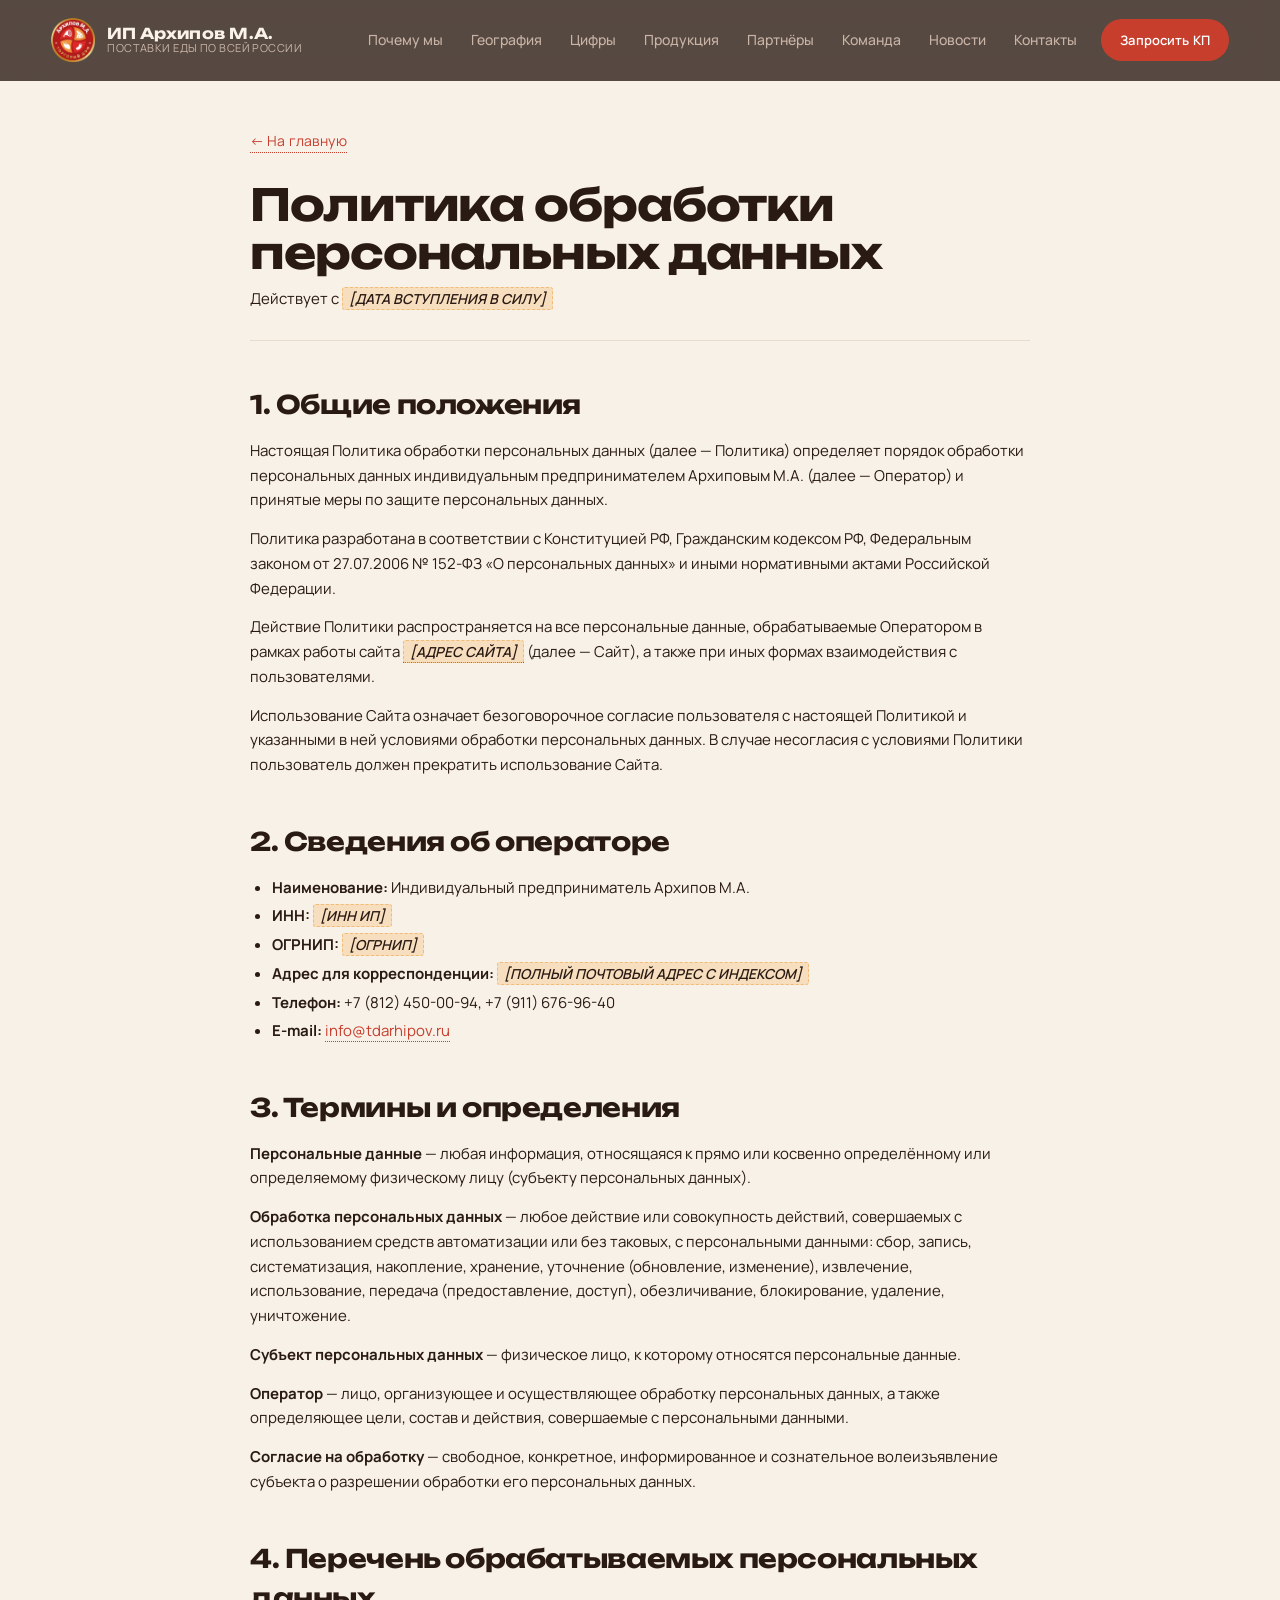
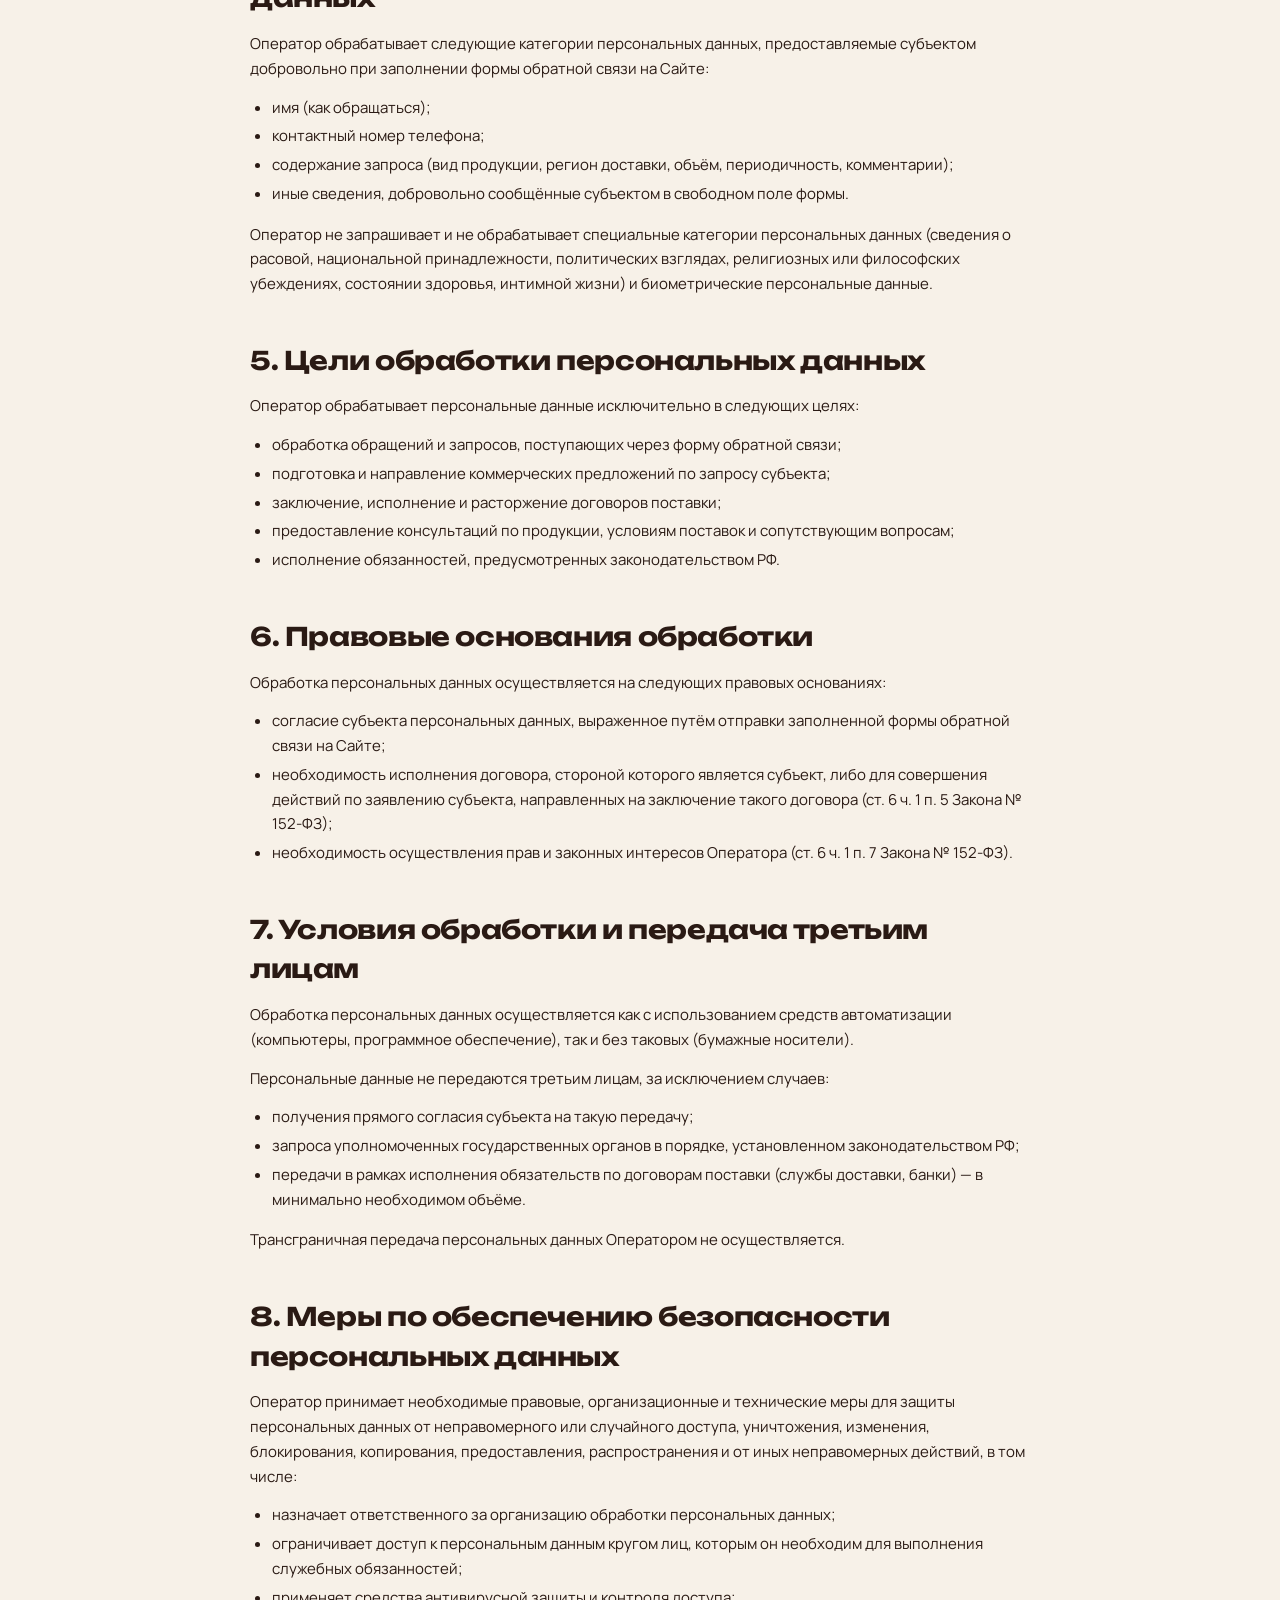
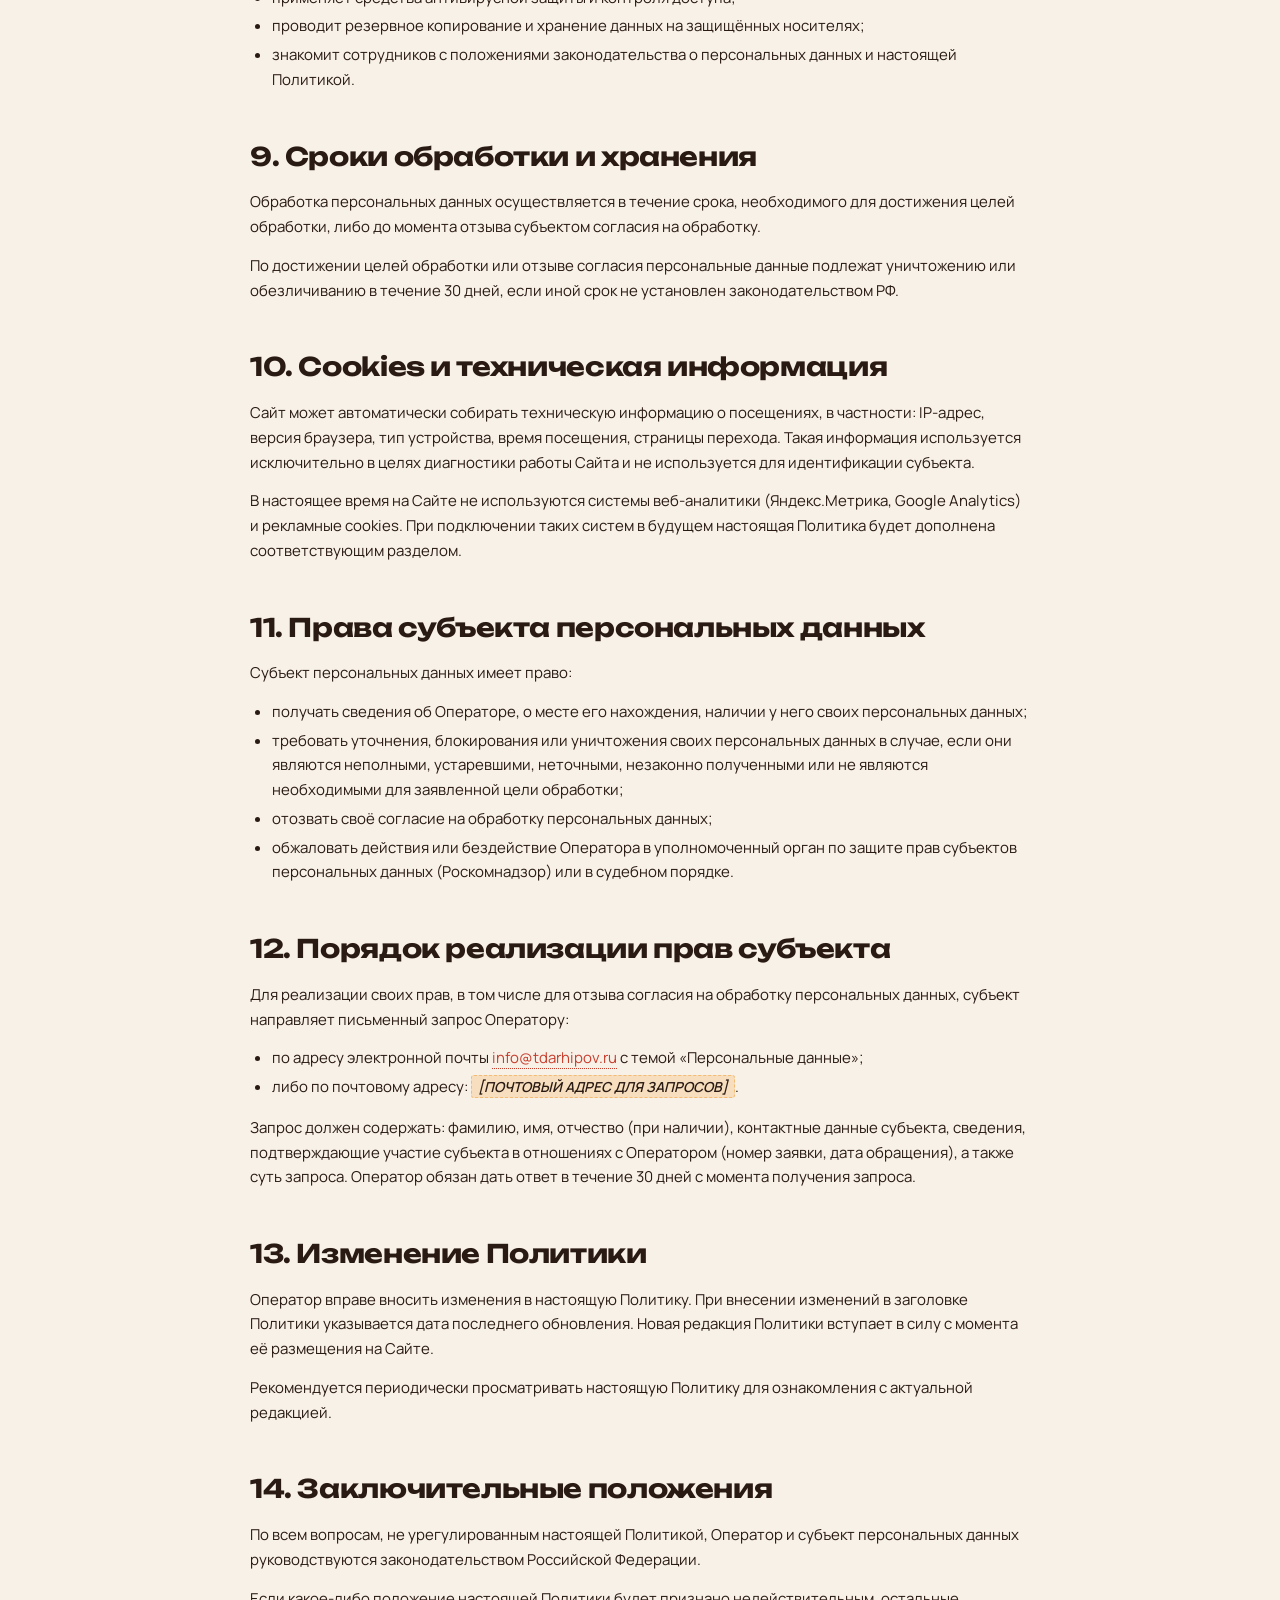
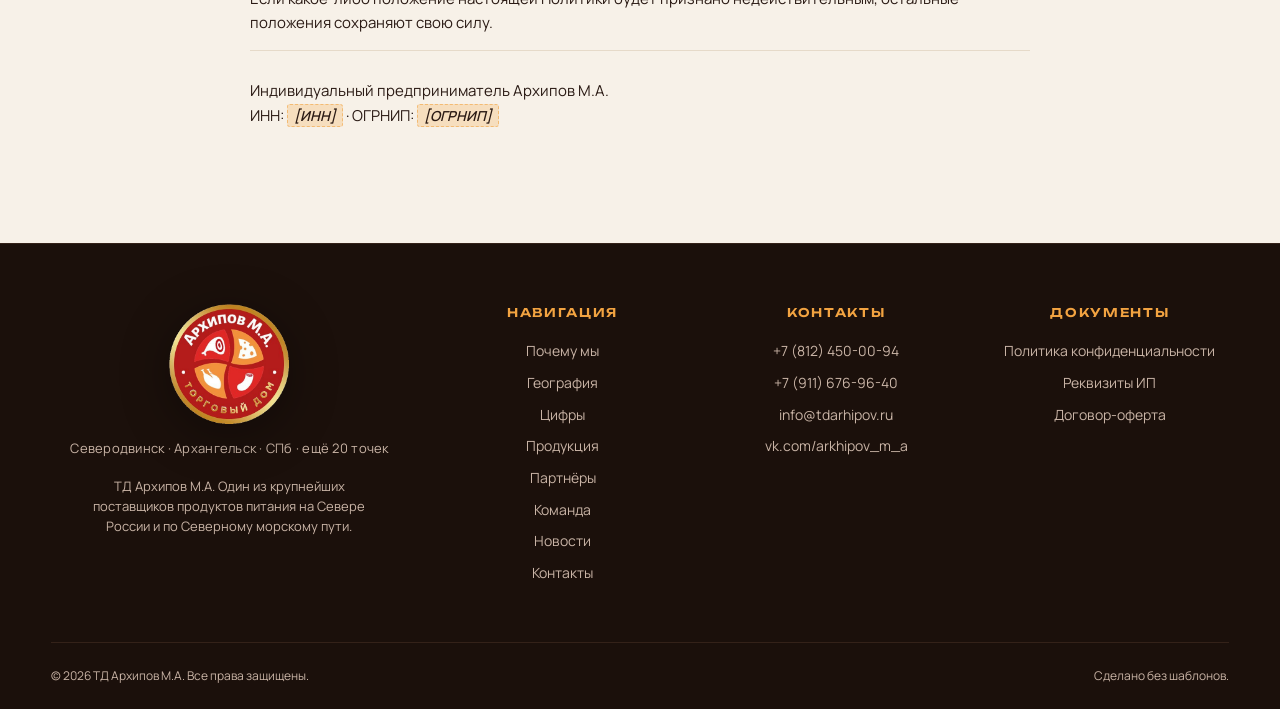
==== privacy.html @ 944b80be "cl" ====
<!DOCTYPE html>
<html lang="ru">
<head>
  <meta charset="UTF-8" />
  <meta name="viewport" content="width=device-width, initial-scale=1.0" />
  <meta name="theme-color" content="#0B1B2B" />
  <meta name="description" content="Политика обработки персональных данных — ТД Архипов М.А., Северодвинск. Сведения об операторе, цели и условия обработки, права субъектов." />
  <title>Политика обработки персональных данных — ТД Архипов М.А.</title>

  <link rel="preconnect" href="https://fonts.googleapis.com" />
  <link rel="preconnect" href="https://fonts.gstatic.com" crossorigin />
  <link href="https://fonts.googleapis.com/css2?family=Manrope:wght@300;400;500;600;700;800&family=Unbounded:wght@500;700;800&display=swap" rel="stylesheet" />

  <link rel="stylesheet" href="assets/css/style.css" />
</head>
<body>

  <!-- ===================== HEADER ===================== -->
  <header class="site-header" id="siteHeader">
    <a href="index.html" class="logo" aria-label="ИП Архипов М.А. — Торговый дом">
      <img class="logo__img" src="assets/img/logo/logo-round-new.png" alt="" aria-hidden="true" width="44" height="44" />
      <span>
        <strong>ИП Архипов М.А.</strong>
        <em>Поставки еды по всей России</em>
      </span>
    </a>
    <nav class="site-header__nav">
      <img class="site-header__nav-logo" src="assets/img/logo/logo-round-new.png" alt="ИП Архипов М.А." width="128" height="128" />
      <a href="index.html#why">Почему мы</a>
      <a href="index.html#map">География</a>
      <a href="index.html#numbers">Цифры</a>
      <a href="products.html">Продукция</a>
      <a href="index.html#partners">Партнёры</a>
      <a href="index.html#team">Команда</a>
      <a href="index.html#news">Новости</a>
      <a href="index.html#contact">Контакты</a>
    </nav>
    <a href="index.html#contact" class="btn btn--solid header-cta">Запросить КП</a>
    <button class="site-header__burger" id="burgerBtn" aria-label="Меню" aria-expanded="false">
      <span></span><span></span><span></span>
    </button>
  </header>

  <!-- ===================== ПОЛИТИКА ===================== -->
  <main class="legal">
    <div class="legal__inner">
      <a href="index.html" class="legal__back">← На главную</a>

      <h1>Политика обработки персональных данных</h1>
      <p class="legal__updated">Действует с <mark class="fill">[ДАТА ВСТУПЛЕНИЯ В СИЛУ]</mark></p>

      <h2>1. Общие положения</h2>
      <p>Настоящая Политика обработки персональных данных (далее — Политика) определяет порядок обработки персональных данных индивидуальным предпринимателем Архиповым М.А. (далее — Оператор) и принятые меры по защите персональных данных.</p>
      <p>Политика разработана в соответствии с Конституцией РФ, Гражданским кодексом РФ, Федеральным законом от 27.07.2006 № 152-ФЗ «О персональных данных» и иными нормативными актами Российской Федерации.</p>
      <p>Действие Политики распространяется на все персональные данные, обрабатываемые Оператором в рамках работы сайта <a href="https://example.com"><mark class="fill">[АДРЕС САЙТА]</mark></a> (далее — Сайт), а также при иных формах взаимодействия с пользователями.</p>
      <p>Использование Сайта означает безоговорочное согласие пользователя с настоящей Политикой и указанными в ней условиями обработки персональных данных. В случае несогласия с условиями Политики пользователь должен прекратить использование Сайта.</p>

      <h2>2. Сведения об операторе</h2>
      <ul>
        <li><strong>Наименование:</strong> Индивидуальный предприниматель Архипов М.А.</li>
        <li><strong>ИНН:</strong> <mark class="fill">[ИНН ИП]</mark></li>
        <li><strong>ОГРНИП:</strong> <mark class="fill">[ОГРНИП]</mark></li>
        <li><strong>Адрес для корреспонденции:</strong> <mark class="fill">[ПОЛНЫЙ ПОЧТОВЫЙ АДРЕС С ИНДЕКСОМ]</mark></li>
        <li><strong>Телефон:</strong> +7 (812) 450-00-94, +7 (911) 676-96-40</li>
        <li><strong>E-mail:</strong> <a href="mailto:info@tdarhipov.ru">info@tdarhipov.ru</a></li>
      </ul>

      <h2>3. Термины и определения</h2>
      <p><strong>Персональные данные</strong> — любая информация, относящаяся к прямо или косвенно определённому или определяемому физическому лицу (субъекту персональных данных).</p>
      <p><strong>Обработка персональных данных</strong> — любое действие или совокупность действий, совершаемых с использованием средств автоматизации или без таковых, с персональными данными: сбор, запись, систематизация, накопление, хранение, уточнение (обновление, изменение), извлечение, использование, передача (предоставление, доступ), обезличивание, блокирование, удаление, уничтожение.</p>
      <p><strong>Субъект персональных данных</strong> — физическое лицо, к которому относятся персональные данные.</p>
      <p><strong>Оператор</strong> — лицо, организующее и осуществляющее обработку персональных данных, а также определяющее цели, состав и действия, совершаемые с персональными данными.</p>
      <p><strong>Согласие на обработку</strong> — свободное, конкретное, информированное и сознательное волеизъявление субъекта о разрешении обработки его персональных данных.</p>

      <h2>4. Перечень обрабатываемых персональных данных</h2>
      <p>Оператор обрабатывает следующие категории персональных данных, предоставляемые субъектом добровольно при заполнении формы обратной связи на Сайте:</p>
      <ul>
        <li>имя (как обращаться);</li>
        <li>контактный номер телефона;</li>
        <li>содержание запроса (вид продукции, регион доставки, объём, периодичность, комментарии);</li>
        <li>иные сведения, добровольно сообщённые субъектом в свободном поле формы.</li>
      </ul>
      <p>Оператор не запрашивает и не обрабатывает специальные категории персональных данных (сведения о расовой, национальной принадлежности, политических взглядах, религиозных или философских убеждениях, состоянии здоровья, интимной жизни) и биометрические персональные данные.</p>

      <h2>5. Цели обработки персональных данных</h2>
      <p>Оператор обрабатывает персональные данные исключительно в следующих целях:</p>
      <ul>
        <li>обработка обращений и запросов, поступающих через форму обратной связи;</li>
        <li>подготовка и направление коммерческих предложений по запросу субъекта;</li>
        <li>заключение, исполнение и расторжение договоров поставки;</li>
        <li>предоставление консультаций по продукции, условиям поставок и сопутствующим вопросам;</li>
        <li>исполнение обязанностей, предусмотренных законодательством РФ.</li>
      </ul>

      <h2>6. Правовые основания обработки</h2>
      <p>Обработка персональных данных осуществляется на следующих правовых основаниях:</p>
      <ul>
        <li>согласие субъекта персональных данных, выраженное путём отправки заполненной формы обратной связи на Сайте;</li>
        <li>необходимость исполнения договора, стороной которого является субъект, либо для совершения действий по заявлению субъекта, направленных на заключение такого договора (ст. 6 ч. 1 п. 5 Закона № 152-ФЗ);</li>
        <li>необходимость осуществления прав и законных интересов Оператора (ст. 6 ч. 1 п. 7 Закона № 152-ФЗ).</li>
      </ul>

      <h2>7. Условия обработки и передача третьим лицам</h2>
      <p>Обработка персональных данных осуществляется как с использованием средств автоматизации (компьютеры, программное обеспечение), так и без таковых (бумажные носители).</p>
      <p>Персональные данные не передаются третьим лицам, за исключением случаев:</p>
      <ul>
        <li>получения прямого согласия субъекта на такую передачу;</li>
        <li>запроса уполномоченных государственных органов в порядке, установленном законодательством РФ;</li>
        <li>передачи в рамках исполнения обязательств по договорам поставки (службы доставки, банки) — в минимально необходимом объёме.</li>
      </ul>
      <p>Трансграничная передача персональных данных Оператором не осуществляется.</p>

      <h2>8. Меры по обеспечению безопасности персональных данных</h2>
      <p>Оператор принимает необходимые правовые, организационные и технические меры для защиты персональных данных от неправомерного или случайного доступа, уничтожения, изменения, блокирования, копирования, предоставления, распространения и от иных неправомерных действий, в том числе:</p>
      <ul>
        <li>назначает ответственного за организацию обработки персональных данных;</li>
        <li>ограничивает доступ к персональным данным кругом лиц, которым он необходим для выполнения служебных обязанностей;</li>
        <li>применяет средства антивирусной защиты и контроля доступа;</li>
        <li>проводит резервное копирование и хранение данных на защищённых носителях;</li>
        <li>знакомит сотрудников с положениями законодательства о персональных данных и настоящей Политикой.</li>
      </ul>

      <h2>9. Сроки обработки и хранения</h2>
      <p>Обработка персональных данных осуществляется в течение срока, необходимого для достижения целей обработки, либо до момента отзыва субъектом согласия на обработку.</p>
      <p>По достижении целей обработки или отзыве согласия персональные данные подлежат уничтожению или обезличиванию в течение 30 дней, если иной срок не установлен законодательством РФ.</p>

      <h2>10. Cookies и техническая информация</h2>
      <p>Сайт может автоматически собирать техническую информацию о посещениях, в частности: IP-адрес, версия браузера, тип устройства, время посещения, страницы перехода. Такая информация используется исключительно в целях диагностики работы Сайта и не используется для идентификации субъекта.</p>
      <p>В настоящее время на Сайте не используются системы веб-аналитики (Яндекс.Метрика, Google Analytics) и рекламные cookies. При подключении таких систем в будущем настоящая Политика будет дополнена соответствующим разделом.</p>

      <h2>11. Права субъекта персональных данных</h2>
      <p>Субъект персональных данных имеет право:</p>
      <ul>
        <li>получать сведения об Операторе, о месте его нахождения, наличии у него своих персональных данных;</li>
        <li>требовать уточнения, блокирования или уничтожения своих персональных данных в случае, если они являются неполными, устаревшими, неточными, незаконно полученными или не являются необходимыми для заявленной цели обработки;</li>
        <li>отозвать своё согласие на обработку персональных данных;</li>
        <li>обжаловать действия или бездействие Оператора в уполномоченный орган по защите прав субъектов персональных данных (Роскомнадзор) или в судебном порядке.</li>
      </ul>

      <h2>12. Порядок реализации прав субъекта</h2>
      <p>Для реализации своих прав, в том числе для отзыва согласия на обработку персональных данных, субъект направляет письменный запрос Оператору:</p>
      <ul>
        <li>по адресу электронной почты <a href="mailto:info@tdarhipov.ru">info@tdarhipov.ru</a> с темой «Персональные данные»;</li>
        <li>либо по почтовому адресу: <mark class="fill">[ПОЧТОВЫЙ АДРЕС ДЛЯ ЗАПРОСОВ]</mark>.</li>
      </ul>
      <p>Запрос должен содержать: фамилию, имя, отчество (при наличии), контактные данные субъекта, сведения, подтверждающие участие субъекта в отношениях с Оператором (номер заявки, дата обращения), а также суть запроса. Оператор обязан дать ответ в течение 30 дней с момента получения запроса.</p>

      <h2>13. Изменение Политики</h2>
      <p>Оператор вправе вносить изменения в настоящую Политику. При внесении изменений в заголовке Политики указывается дата последнего обновления. Новая редакция Политики вступает в силу с момента её размещения на Сайте.</p>
      <p>Рекомендуется периодически просматривать настоящую Политику для ознакомления с актуальной редакцией.</p>

      <h2>14. Заключительные положения</h2>
      <p>По всем вопросам, не урегулированным настоящей Политикой, Оператор и субъект персональных данных руководствуются законодательством Российской Федерации.</p>
      <p>Если какое-либо положение настоящей Политики будет признано недействительным, остальные положения сохраняют свою силу.</p>

      <p class="legal__signature">
        Индивидуальный предприниматель Архипов М.А.<br/>
        ИНН: <mark class="fill">[ИНН]</mark> · ОГРНИП: <mark class="fill">[ОГРНИП]</mark>
      </p>
    </div>
  </main>

  <!-- ===================== FOOTER ===================== -->
  <footer class="site-footer">
    <div class="site-footer__inner">
      <div>
        <a href="index.html" class="logo logo--footer" aria-label="ИП Архипов М.А. — Торговый дом">
          <img class="logo__img" src="assets/img/logo/logo-round-new.png" alt="ИП Архипов М.А. — Торговый дом" width="120" height="120" />
        </a>
        <p class="site-footer__cities">Северодвинск · Архангельск · СПб · ещё&nbsp;20 точек</p>
        <p class="site-footer__about">
          ТД Архипов М.А. Один из&nbsp;крупнейших поставщиков продуктов питания
          на&nbsp;Севере России и&nbsp;по&nbsp;Северному морскому пути.
        </p>
      </div>

      <div class="footer-col">
        <h4>Навигация</h4>
        <div class="footer-col__body"><div>
        <a href="index.html#why">Почему мы</a>
        <a href="index.html#map">География</a>
        <a href="index.html#numbers">Цифры</a>
        <a href="products.html">Продукция</a>
        <a href="index.html#partners">Партнёры</a>
        <a href="index.html#team">Команда</a>
        <a href="index.html#news">Новости</a>
        <a href="index.html#contact">Контакты</a>
        </div></div>
      </div>

      <div class="footer-col">
        <h4>Контакты</h4>
        <div class="footer-col__body"><div>
        <a href="tel:+78124500094">+7 (812) 450-00-94</a>
        <a href="tel:+79116769640">+7 (911) 676-96-40</a>
        <a href="mailto:info@tdarhipov.ru">info@tdarhipov.ru</a>
        <a href="https://vk.com/arkhipov_m_a" target="_blank" rel="noopener">vk.com/arkhipov_m_a</a>
        </div></div>
      </div>

      <div class="footer-col">
        <h4>Документы</h4>
        <div class="footer-col__body"><div>
        <a href="privacy.html">Политика конфиденциальности</a>
        <a href="#">Реквизиты ИП</a>
        <a href="#">Договор-оферта</a>
        </div></div>
      </div>
    </div>
    <div class="site-footer__bottom">
      <span>© 2026 ТД Архипов М.А. Все права защищены.</span>
      <span>Сделано без шаблонов.</span>
    </div>
  </footer>

  <script src="assets/js/app.js"></script>
</body>
</html>
---- assets/css/style.css ----
/* ============================================================
   ТД АРХИПОВ М.А. — единый файл стилей
   Палитра (тёплая, светлая; без синего):
     bg:         #F7F1E8 (основной светлый тёплый фон)
     bg-alt:     #FFFFFF (карточки)
     bg-deep:    #2A1A14 (тёплый «эспрессо» для тёмных секций)
     ink:        #2A1A14 (тёплый почти-чёрный текст)
     accent:     #F2A341 (янтарь — связующий акцент)
     accent-red: #C73E2D (основной красный)
     accent-2:   #D9542B (терракота — маршруты/точки)
     muted:      #8A7B6E (тёплый приглушённый)
     line:       #E6DAC9
   ============================================================ */

:root {
  /* Светлая тёплая база (без синего). Красный + янтарь — акценты. */
  --bg: #F7F1E8;          /* основной светлый тёплый фон */
  --bg-alt: #FFFFFF;      /* карточки на светлом */
  --bg-light: #FBF6EE;    /* контрастная светлая секция */
  --bg-deep: #2A1A14;     /* тёплый «эспрессо» для тёмных секций (вместо тёмно-синего) */
  --bg-deep-alt: #3A251C; /* тёмный альт */
  --ink: #2A1A14;         /* тёплый почти-чёрный текст */
  --paper: #2A1A14;       /* основной цвет текста на светлом */
  --paper-on-dark: #FBF3EA; /* текст на тёмных секциях */

  --accent: #F2A341;      /* янтарь — связующий тёплый акцент */
  --accent-dim: #C77F26;
  --accent-red: #C73E2D;  /* НОВЫЙ основной красный */
  --accent-red-dim: #A32E20;
  --accent-2: #D9542B;    /* тёплая терракота (бывший морской) */

  --muted: #8A7B6E;       /* тёплый приглушённый */
  --muted-strong: #5C4A3E;
  --muted-on-dark: #C9B4A6;
  --line: #E6DAC9;        /* линии на светлом */
  --line-strong: #D8C7B2;
  --line-soft: #EFE6D8;
  --line-dark: #4A332788; /* линии на тёмном */

  --font-sans: 'Manrope', system-ui, -apple-system, 'Segoe UI', sans-serif;
  --font-display: 'Unbounded', 'Manrope', system-ui, sans-serif;

  --radius: 18px;
  --radius-sm: 10px;
  --container: 1280px;
  --gutter: clamp(20px, 4vw, 56px);

  --ease: cubic-bezier(.2, .7, .2, 1);
}

* { box-sizing: border-box; }

html, body {
  margin: 0;
  padding: 0;
  background: var(--bg);
  color: var(--paper);
  font-family: var(--font-sans);
  font-size: 16px;
  line-height: 1.55;
  -webkit-font-smoothing: antialiased;
  text-rendering: optimizeLegibility;
}

body.is-locked { overflow: hidden; }

img { max-width: 100%; display: block; }

a {
  color: inherit;
  text-decoration: none;
  transition: color .2s var(--ease);
}
a:hover { color: var(--accent-red); }

button { font-family: inherit; }

::selection { background: var(--accent-red); color: #fff; }

/* ============================================================
   Утилиты, кнопки
   ============================================================ */

.btn {
  display: inline-flex;
  align-items: center;
  justify-content: center;
  gap: 10px;
  padding: 12px 22px;
  border-radius: 999px;
  font-family: var(--font-sans);
  font-weight: 600;
  font-size: 14px;
  letter-spacing: .01em;
  border: 1px solid transparent;
  cursor: pointer;
  transition: transform .25s var(--ease), background .25s, border-color .25s, color .25s;
  text-decoration: none;
  white-space: nowrap;
}
.btn--lg { padding: 16px 28px; font-size: 15px; }

.btn--solid {
  background: var(--accent-red);
  color: #fff;
}
.btn--solid:hover {
  background: var(--accent-red-dim);
  color: #fff;
  transform: translateY(-1px);
}

/* Янтарная вторичная кнопка (по желанию) */
.btn--amber { background: var(--accent); color: var(--ink); }
.btn--amber:hover { background: #FFB856; color: var(--ink); transform: translateY(-1px); }

.btn--ghost {
  background: transparent;
  color: var(--ink);
  border-color: var(--line-strong);
}
.btn--ghost:hover {
  background: rgba(199,62,45,.06);
  border-color: var(--accent-red);
  color: var(--accent-red);
}
/* Ghost на тёмных секциях */
.is-on-dark .btn--ghost,
.hero .btn--ghost {
  color: var(--paper-on-dark);
  border-color: rgba(255,255,255,.22);
}
.is-on-dark .btn--ghost:hover,
.hero .btn--ghost:hover {
  background: rgba(255,255,255,.08);
  border-color: rgba(255,255,255,.4);
  color: #fff;
}

/* ============================================================
   PRELOADER
   ============================================================ */

.preloader {
  position: fixed;
  inset: 0;
  z-index: 9999;
  background: var(--bg-deep);
  display: grid;
  place-items: center;
  overflow: hidden;
  transition: opacity .6s var(--ease), visibility .6s;
}
.preloader.is-hidden {
  opacity: 0;
  visibility: hidden;
  pointer-events: none;
}

.preloader__bg {
  position: absolute; inset: 0;
  background:
    /* лёгкое затемнение по краям — для глубины и читаемости логотипа/текста */
    radial-gradient(80% 80% at 50% 45%, transparent 40%, rgba(0,0,0,.22) 100%),
    url("../img/preloader-bg.png") center / 100% 100% no-repeat,
    #C0271C;
}

.preloader__content {
  position: relative;
  text-align: center;
  display: flex;
  flex-direction: column;
  align-items: center;
  gap: 28px;
  padding: 24px;
}

.preloader__brand {
  display: inline-flex;
  align-items: center;
  justify-content: center;
  opacity: 0;
  animation: preloader-brand-in .8s var(--ease) .1s forwards;
}
.preloader__logo {
  width: clamp(180px, 28vw, 280px);
  height: auto;
  display: block;
  filter: drop-shadow(0 8px 32px rgba(0,0,0,.45));
  animation: preloader-logo-float 3.6s ease-in-out infinite;
}
@keyframes preloader-logo-float {
  0%, 100% { transform: translateY(0) scale(1); }
  50%      { transform: translateY(-6px) scale(1.015); }
}

.preloader__words {
  list-style: none;
  margin: 0; padding: 0;
  height: clamp(36px, 6vw, 56px);
  position: relative;
  width: min(86vw, 540px);
}
.preloader__word {
  position: absolute;
  inset: 0;
  display: flex;
  align-items: center;
  justify-content: center;
  font-family: var(--font-display);
  font-weight: 800;
  font-size: clamp(28px, 6vw, 48px);
  letter-spacing: -0.02em;
  color: var(--paper-on-dark);
  opacity: 0;
  transform: translateY(20px);
}
.preloader__word:nth-child(1) { animation: word-cycle 1.4s var(--ease) .3s forwards; }
.preloader__word:nth-child(2) { animation: word-cycle 1.4s var(--ease) 1.6s forwards; color: var(--paper-on-dark); }
.preloader__word:nth-child(3) {
  animation: word-cycle-final 1.5s var(--ease) 3.0s forwards;
  color: var(--accent);
}

@keyframes word-cycle {
  0%   { opacity: 0; transform: translateY(20px); }
  20%  { opacity: 1; transform: translateY(0); }
  80%  { opacity: 1; transform: translateY(0); }
  100% { opacity: 0; transform: translateY(-20px); }
}
@keyframes word-cycle-final {
  0%   { opacity: 0; transform: translateY(20px); }
  20%  { opacity: 1; transform: translateY(0); }
  100% { opacity: 1; transform: translateY(0); }
}
@keyframes preloader-brand-in {
  to { opacity: 1; }
}

.preloader__loader {
  position: relative;
  width: min(400px, 72vw);
  /* коридор сверху, в котором едет фура — чтобы не задевать слово */
  margin-top: 40px;
}
.preloader__truck {
  position: absolute;
  left: 0;
  bottom: 100%;
  /* фура едет в коридоре над полоской, текст остаётся целым */
  margin-bottom: 9px;
  /* нос фуры совпадает с передним краем полоски:
     едем от 0 до полной ширины, в конце сдвигаем на свою ширину влево */
  animation: truck-drive 4.5s linear forwards;
  filter: drop-shadow(0 4px 10px rgba(0,0,0,.45));
  z-index: 2;
}
.preloader__truck > svg { display: block; }
@keyframes truck-drive {
  0%   { left: 0;   transform: translateX(0); }
  100% { left: 100%; transform: translateX(-100%); }
}

.preloader__progress {
  width: 100%;
  height: 3px;
  background: rgba(255,255,255,.1);
  border-radius: 3px;
  overflow: hidden;
}
.preloader__progress > span {
  display: block;
  height: 100%;
  width: 0%;
  background: var(--accent);
  animation: progress-fill 4.5s linear forwards;
}
@keyframes progress-fill {
  0% { width: 0; }
  100% { width: 100%; }
}

/* ============================================================
   HEADER
   ============================================================ */

.site-header {
  position: fixed;
  top: 0; left: 0; right: 0;
  z-index: 100;
  display: flex;
  align-items: center;
  gap: 24px;
  padding: 18px var(--gutter);
  background: rgba(42,26,20,.78);
  backdrop-filter: blur(14px);
  -webkit-backdrop-filter: blur(14px);
  border-bottom: 1px solid transparent;
  transition: background .3s, border-color .3s, padding .3s;
}
.site-header.is-scrolled {
  background: rgba(42,26,20,.95);
  border-bottom-color: var(--line-dark);
  padding: 12px var(--gutter);
}

.logo {
  display: inline-flex;
  align-items: center;
  gap: 12px;
  color: var(--paper-on-dark);
  margin-right: auto;
}
.logo:hover { color: var(--paper-on-dark); }
.logo__mark {
  width: 38px; height: 38px;
  color: var(--accent);
  flex-shrink: 0;
}
.logo__img {
  width: 44px; height: 44px;
  flex-shrink: 0;
  object-fit: contain;
  display: block;
}
.logo span {
  display: flex;
  flex-direction: column;
  line-height: 1.1;
}
.logo strong {
  font-family: var(--font-display);
  font-weight: 700;
  font-size: 15px;
  letter-spacing: .02em;
}
.logo em {
  font-style: normal;
  font-size: 11px;
  color: var(--muted-on-dark);
  letter-spacing: .04em;
  text-transform: uppercase;
}

.site-header__nav {
  display: flex;
  gap: 28px;
  align-items: center;
}
.site-header__nav-logo { display: none; }
.site-header__nav a {
  font-size: 14px;
  font-weight: 500;
  color: var(--muted-on-dark);
  position: relative;
  padding: 8px 0;
}
.site-header__nav a:hover { color: #fff; }
.site-header__nav a::after {
  content: '';
  position: absolute;
  left: 0; right: 0; bottom: 2px;
  height: 1px;
  background: var(--accent-red);
  transform: scaleX(0);
  transform-origin: left;
  transition: transform .25s var(--ease);
}
.site-header__nav a:hover::after { transform: scaleX(1); }

.header-cta { padding: 10px 18px; font-size: 13px; }

.site-header__burger {
  display: none;
  background: transparent;
  border: 0;
  padding: 8px;
  cursor: pointer;
  flex-direction: column;
  gap: 5px;
}
.site-header__burger span {
  display: block;
  width: 22px; height: 2px;
  background: var(--paper-on-dark);
  border-radius: 2px;
  transition: transform .3s var(--ease), opacity .2s;
}
.site-header__burger[aria-expanded="true"] span:nth-child(1) { transform: translateY(7px) rotate(45deg); }
.site-header__burger[aria-expanded="true"] span:nth-child(2) { opacity: 0; }
.site-header__burger[aria-expanded="true"] span:nth-child(3) { transform: translateY(-7px) rotate(-45deg); }

/* ============================================================
   HERO
   ============================================================ */

.hero {
  position: relative;
  min-height: 100svh;
  padding: 0 var(--gutter);
  display: flex;
  flex-direction: column;
  justify-content: center;
  overflow: hidden;
  isolation: isolate;
  color: var(--paper-on-dark);
}
/* затемняющая вуаль поверх фото для читаемости + тёплый красно-янтарный отсвет */
.hero::before {
  content: '';
  position: absolute; inset: 0; z-index: -1;
  background:
    /* эллиптическое тёмное пятно слева — там, где живёт весь текст и кнопки */
    radial-gradient(ellipse 85% 95% at 22% 50%, rgba(0,0,0,.78) 0%, rgba(0,0,0,.55) 35%, rgba(0,0,0,.30) 60%, rgba(0,0,0,.05) 85%, transparent 100%),
    /* тёплые акценты (приглушённые, чтобы не размывать чёрный) */
    radial-gradient(70% 60% at 18% 40%, rgba(199,62,45,.16) 0%, transparent 60%),
    radial-gradient(60% 60% at 85% 80%, rgba(242,163,65,.12) 0%, transparent 60%),
    /* нижняя горизонтальная полоса тьмы — под lede и слоганом */
    linear-gradient(180deg, transparent 55%, rgba(8,5,3,.55) 100%),
    /* базовое лёгкое равномерное затемнение по всему герою */
    linear-gradient(180deg, rgba(8,5,3,.22) 0%, rgba(8,5,3,.22) 100%);
  pointer-events: none;
}

.hero__grid,
.hero__noise,
.hero__glow {
  position: absolute;
  inset: -40px;
  pointer-events: none;
  z-index: -1;
}
.hero__grid {
  background: url("../img/hero/trucks.jpg") center / cover no-repeat;
  /* параллакс: JS меняет --px/--py, фон плавно смещается за курсором */
  transform: translate3d(calc(var(--px, 0) * -18px), calc(var(--py, 0) * -18px), 0) scale(1.06);
  transition: transform .5s cubic-bezier(.2,.8,.2,1);
  will-change: transform;
}
/* дышащие световые пятна */
.hero__glow {
  background:
    radial-gradient(38% 44% at 22% 38%, rgba(242,163,65,.20) 0%, transparent 65%),
    radial-gradient(34% 40% at 82% 72%, rgba(199,62,45,.22) 0%, transparent 65%);
  animation: hero-breathe 9s ease-in-out infinite;
  transform: translate3d(calc(var(--px, 0) * 12px), calc(var(--py, 0) * 12px), 0);
  transition: transform .6s cubic-bezier(.2,.8,.2,1);
  will-change: transform, opacity;
}
@keyframes hero-breathe {
  0%, 100% { opacity: .75; transform: scale(1) translate3d(calc(var(--px,0)*12px), calc(var(--py,0)*12px), 0); }
  50%      { opacity: 1;  transform: scale(1.08) translate3d(calc(var(--px,0)*12px), calc(var(--py,0)*12px), 0); }
}
.hero__noise {
  background:
    repeating-linear-gradient(0deg, rgba(255,255,255,.012) 0 1px, transparent 1px 4px),
    repeating-linear-gradient(90deg, rgba(255,255,255,.012) 0 1px, transparent 1px 4px);
  opacity: .35;
}

.hero__inner {
  max-width: var(--container);
  margin: 120px auto 80px;
  width: 100%;
  
}

.hero__eyebrow {
  display: inline-flex;
  align-items: center;
  gap: 10px;
  font-size: 12px;
  font-weight: 600;
  letter-spacing: .18em;
  text-transform: uppercase;
  color: var(--accent);
  margin: 0 0 28px;
}
.hero__eyebrow::before {
  content: '';
  width: 36px; height: 1px;
  background: var(--accent);
}

.hero__title {
  font-family: var(--font-display);
  font-weight: 800;
  font-size: clamp(40px, 7.2vw, 112px);
  line-height: .96;
  letter-spacing: -0.025em;
  margin: 0 0 36px;
  max-width: 14ch;
  text-shadow:
    0 2px 4px rgba(0,0,0,.85),
    0 4px 28px rgba(0,0,0,.75);
}
.hero__title-line { display: block; }
.hero__title-line--accent {
  color: var(--accent);
  font-style: italic;
}

.hero__lede {
  max-width: 56ch;
  font-size: clamp(15px, 1.4vw, 19px);
  color: rgba(255,255,255,.95);
  margin: 0 0 40px;
  line-height: 1.5;
  text-shadow:
    0 1px 2px rgba(0,0,0,.85),
    0 2px 14px rgba(0,0,0,.75);
}

.hero__cta-row {
  display: flex;
  gap: 14px;
  flex-wrap: wrap;
}
.hero__slogan {
  margin-top: 28px;
  font-family: var(--font-display);
  font-weight: 700;
  font-size: clamp(18px, 2.4vw, 26px);
  font-style: italic;
  color: var(--accent);
  letter-spacing: .01em;
  text-shadow:
    0 1px 3px rgba(0,0,0,.85),
    0 2px 16px rgba(0,0,0,.75);
}

/* ticker */
.ticker {
  position: relative;
  overflow: hidden;
  padding: 18px 0;
  border-top: 2px solid var(--accent);
  border-bottom: 1px solid rgba(242,163,65,.25);
  background: rgba(7, 16, 27, .82);
  backdrop-filter: blur(6px);
  -webkit-backdrop-filter: blur(6px);
  box-shadow: 0 -10px 30px -10px rgba(0,0,0,.55), inset 0 1px 0 rgba(242,163,65,.15);
  mask-image: linear-gradient(90deg, transparent 0%, #000 6%, #000 94%, transparent 100%);
}
.ticker__track {
  display: inline-flex;
  align-items: center;
  gap: 32px;
  white-space: nowrap;
  animation: ticker-scroll 60s linear infinite;
  will-change: transform;
}
.ticker__item {
  font-size: 14.5px;
  color: rgba(255,255,255,.8);
  letter-spacing: .01em;
}
.ticker__item b {
  color: var(--accent);
  font-weight: 800;
  margin-right: 4px;
}
.ticker__sep {
  color: var(--accent);
  opacity: .9;
}
@keyframes ticker-scroll {
  from { transform: translateX(0); }
  to { transform: translateX(-50%); }
}

/* ============================================================
   SECTION HEAD (общий)
   ============================================================ */

section { padding: clamp(80px, 12vw, 160px) var(--gutter); position: relative; }

.section-head {
  max-width: var(--container);
  margin: 0 auto clamp(40px, 6vw, 80px);
  display: grid;
  grid-template-columns: 60px 1fr;
  grid-template-rows: auto auto;
  column-gap: 24px;
  row-gap: 12px;
  align-items: end;
}
.section-head__num {
  grid-row: 1 / span 2;
  font-family: var(--font-display);
  font-size: 14px;
  font-weight: 600;
  color: var(--accent);
  letter-spacing: .1em;
  padding-top: 12px;
}
.section-head__title {
  font-family: var(--font-display);
  font-weight: 700;
  font-size: clamp(28px, 4.5vw, 60px);
  line-height: 1;
  margin: 0;
  letter-spacing: -0.02em;
}
.section-head__lede {
  margin: 0;
  max-width: 66ch;
  color: var(--muted-strong);
  font-size: clamp(15px, 1.2vw, 18px);
}
.section-head--light .section-head__title,
.section-head--light .section-head__lede { color: var(--paper-on-dark); }

/* ============================================================
   STORIES
   ============================================================ */

.stories { background: var(--bg); }

.stories__grid {
  max-width: var(--container);
  margin: 0 auto;
  display: grid;
  grid-template-columns: repeat(auto-fit, minmax(260px, 1fr));
  gap: 18px;
}

.story {
  background: var(--bg-alt);
  border: 1px solid var(--line);
  border-radius: var(--radius);
  padding: 32px 28px 28px;
  display: flex;
  flex-direction: column;
  gap: 14px;
  transition: transform .35s var(--ease), border-color .25s, background .25s;
}
.story:hover {
  border-color: rgba(242,163,65,.45);
}
.story--accent {
  background: linear-gradient(180deg, #FFF6E9 0%, #FBEFDD 100%);
  border-color: rgba(242,163,65,.35);
  position: relative;
  overflow: hidden;
}
.story--accent::before {
  content: '';
  position: absolute;
  inset: -50% -10% auto auto;
  width: 120%;
  height: 120%;
  background: radial-gradient(circle at top right, rgba(242,163,65,.18) 0%, transparent 60%);
  pointer-events: none;
}

.story__tag {
  display: inline-block;
  align-self: flex-start;
  background: rgba(242,163,65,.12);
  color: var(--accent);
  font-size: 12px;
  font-weight: 600;
  letter-spacing: .08em;
  text-transform: uppercase;
  padding: 6px 12px;
  border-radius: 999px;
  border: 1px solid rgba(242,163,65,.3);
}
.story__title {
  font-family: var(--font-display);
  font-weight: 700;
  font-size: 22px;
  line-height: 1.15;
  margin: 4px 0 0;
  color: var(--paper);
}
.story p {
  color: var(--muted-strong);
  margin: 0;
  font-size: 15px;
  overflow-wrap: break-word;
}
.story ul {
  list-style: none;
  padding: 0;
  margin: 8px 0 0;
  border-top: 1px solid var(--line);
  padding-top: 18px;
}
.story ul li {
  position: relative;
  padding-left: 22px;
  margin-bottom: 8px;
  color: var(--muted-strong);
  font-size: 14px;
  overflow-wrap: break-word;
}
.story ul li::before {
  content: '';
  position: absolute;
  left: 0; top: .55em;
  width: 8px; height: 8px;
  border: 1px solid var(--accent);
  border-radius: 2px;
  transform: rotate(45deg);
}

/* ============================================================
   NUMBERS
   ============================================================ */

.numbers { background: var(--bg); }

/* ---- Горизонтальная полоса ключевых цифр ---- */
.num-strip {
  max-width: var(--container);
  margin: 0 auto;
  display: flex;
  align-items: stretch;
  border: 1px solid var(--line);
  border-radius: 20px;
  overflow: hidden;
  background: var(--bg-alt);
}
.num-strip__item {
  flex: 1;
  display: flex;
  flex-direction: column;
  align-items: center;
  justify-content: center;
  text-align: center;
  padding: 36px 24px;
  gap: 8px;
  transition: background .25s;
}
.num-strip__item:hover { background: rgba(242,163,65,.06); }
.num-strip__sep {
  width: 1px;
  background: var(--line);
  flex-shrink: 0;
}
.num-strip__value {
  font-family: var(--font-display);
  font-weight: 800;
  font-size: clamp(32px, 3.4vw, 52px);
  line-height: 1;
  letter-spacing: -0.03em;
  color: var(--accent);
}
.num-strip__label {
  font-size: 14px;
  color: var(--muted-strong);
  font-weight: 500;
}

/* ---- Тёмная плашка инфраструктуры ---- */
.infra-strip {
  max-width: var(--container);
  margin: 16px auto 0;
  display: grid;
  grid-template-columns: repeat(4, 1fr);
  background: var(--bg-deep);
  border-radius: 20px;
  overflow: hidden;
}
.infra-strip__item {
  display: flex;
  flex-direction: column;
  gap: 6px;
  padding: 30px 28px;
  border-right: 1px solid rgba(255,255,255,.07);
  transition: background .25s;
}
.infra-strip__item:last-child { border-right: none; }
.infra-strip__item:hover { background: rgba(242,163,65,.06); }
.infra-strip__num {
  font-family: var(--font-display);
  font-weight: 800;
  font-size: clamp(22px, 2.4vw, 32px);
  line-height: 1;
  color: var(--accent);
  letter-spacing: -0.02em;
}
.infra-strip__num em {
  font-style: normal;
  font-size: .55em;
  color: var(--muted-on-dark);
  font-weight: 500;
}
.infra-strip__title {
  font-family: var(--font-display);
  font-weight: 700;
  font-size: 15px;
  color: var(--paper-on-dark);
}
.infra-strip__desc {
  font-size: 13px;
  color: var(--muted-on-dark);
  line-height: 1.45;
}

/* ============================================================
   MAP
   ============================================================ */

.map-section {
  background:
    radial-gradient(70% 50% at 50% 100%, rgba(199,62,45,.08) 0%, transparent 60%),
    radial-gradient(50% 40% at 20% 0%, rgba(242,163,65,.08) 0%, transparent 60%),
    var(--bg-deep);
  position: relative;
}
.map-section::before {
  content: '';
  position: absolute;
  inset: 0;
  background:
    linear-gradient(transparent 95%, rgba(255,255,255,.025) 95%) 0 0 / 100% 28px,
    linear-gradient(90deg, transparent 95%, rgba(255,255,255,.025) 95%) 0 0 / 28px 100%;
  mask-image: radial-gradient(120% 100% at 50% 50%, #000 50%, transparent 100%);
  pointer-events: none;
}

.map { max-width: var(--container); margin: 0 auto; }
@media (min-width: 1280px) {
  .map { max-width: min(1640px, 94vw); }
}

.map__controls {
  display: flex;
  flex-wrap: wrap;
  gap: 8px;
  margin-bottom: 24px;
  padding: 6px;
  border-radius: 999px;
  background: rgba(255,255,255,.05);
  border: 1px solid var(--line-dark);
  align-self: flex-start;
  width: max-content;
  max-width: 100%;
}
.map__mode {
  border: 0;
  background: transparent;
  color: var(--muted-on-dark);
  padding: 10px 18px;
  border-radius: 999px;
  cursor: pointer;
  font-size: 13px;
  font-weight: 600;
  letter-spacing: .01em;
  display: inline-flex;
  align-items: center;
  gap: 8px;
  transition: background .25s, color .25s;
}
.map__mode-icon {
  font-family: var(--font-display);
  font-size: 14px;
  color: var(--accent);
}
.map__mode:hover { color: #fff; }
.map__mode.is-active {
  background: var(--accent-red);
  color: #fff;
}
.map__mode.is-active .map__mode-icon { color: #fff; }

.map__stage {
  display: grid;
  grid-template-columns: 1fr 320px;
  gap: 24px;
  align-items: stretch;
  background: linear-gradient(180deg, rgba(255,255,255,.03) 0%, transparent 100%);
  border: 1px solid var(--line-dark);
  border-radius: var(--radius);
  padding: 24px;
}
@media (min-width: 1280px) {
  .map__stage {
    grid-template-columns: 1fr 360px;
    gap: 32px;
    padding: 28px;
  }
}

.map__svg-wrap {
  position: relative;
  border-radius: var(--radius-sm);
  overflow: hidden;
  background:
    radial-gradient(60% 80% at 50% 50%, rgba(242,163,65,.05) 0%, transparent 70%),
    #1B100B;
  aspect-ratio: 680 / 387;
}
.map__svg-wrap svg {
  display: block;
  width: 100%;
  height: 100%;
}

/* Russia outline */
.map__svg-wrap svg path:not(.map-rail):not(.map-pulse) {
  fill: #4A3327;
  stroke: #5C4133;
  stroke-width: 0.4px;
  transition: fill .25s, stroke .25s;
}
.map__svg-wrap svg path.is-active-region {
  fill: #6E3B26;
  stroke: #C7613A;
  stroke-width: 0.6px;
}
.map__svg-wrap svg path.is-active-region:hover {
  fill: #8A4A2E;
}

/* Markers (added by JS) */
.map-marker {
  cursor: pointer;
  transition: transform .25s var(--ease);
  transform-origin: center;
  transform-box: fill-box;
}
.map-marker:hover { transform: scale(1.25); }
.map-marker .marker-halo {
  fill: var(--accent);
  opacity: .16;
}
.map-marker .marker-dot {
  fill: var(--accent);
  stroke: #fff;
  stroke-width: .6;
}
.map-marker--hq .marker-dot {
  fill: #fff;
}
.map-marker--hq .marker-halo {
  fill: #fff;
  opacity: .35;
}
.map-marker--office .marker-dot {
  fill: transparent;
  stroke: var(--accent);
  stroke-width: 1.2;
}
.map-marker--dest .marker-dot {
  fill: var(--accent-2);
  stroke: #fff;
  stroke-width: .4;
  opacity: .9;
}
.map-marker--dest .marker-halo { fill: var(--accent-2); opacity: .2; }

.marker-pulse {
  fill: var(--accent);
  opacity: 0;
  transform-origin: center;
  transform-box: fill-box;
  animation: marker-pulse 2.6s ease-out infinite;
}
.map-marker--hq .marker-pulse { fill: #fff; }
@keyframes marker-pulse {
  0%   { opacity: .55; transform: scale(.5); }
  100% { opacity: 0;   transform: scale(3.2); }
}

/* Маршрут = тусклая «рельса» снизу + яркий импульс, бегущий поверх неё */
.map__svg-wrap svg .map-rail {
  fill: none;
  stroke: #4E3528;
  stroke-linecap: round;
  stroke-width: 1;
  opacity: 0;
  animation: route-in .6s var(--ease) forwards;
}
.map__svg-wrap svg .map-pulse {
  fill: none;
  stroke-linecap: round;
  stroke-width: 2.6;
  opacity: 1;
  filter: drop-shadow(0 0 5px currentColor) drop-shadow(0 0 2px currentColor);
}
@keyframes route-in { to { opacity: .9; } }

/* Цвета по видам транспорта (рельса — тусклая, импульс — яркий) */
.map__svg-wrap svg .map-rail--sea   { stroke: #E86A4A; opacity: 0; }
.map__svg-wrap svg .map-rail--rail  { stroke: #F2A341; opacity: 0; }
.map__svg-wrap svg .map-rail--air   { stroke: #FFD9A0; opacity: 0; }
.map__svg-wrap svg .map-rail--road  { stroke: #F4C98A; opacity: 0; }
.map__svg-wrap svg .map-rail--sea,
.map__svg-wrap svg .map-rail--rail,
.map__svg-wrap svg .map-rail--air,
.map__svg-wrap svg .map-rail--road { animation: rail-in .6s var(--ease) forwards; }
@keyframes rail-in { to { opacity: .35; } }

.map__svg-wrap svg .map-pulse--sea  { stroke: #FF8A63; color: #FF8A63; }
.map__svg-wrap svg .map-pulse--rail { stroke: #FFB860; color: #FFB860; }
.map__svg-wrap svg .map-pulse--air  { stroke: #FFE8C2; color: #FFE8C2; }
.map__svg-wrap svg .map-pulse--road { stroke: #FFDDA8; color: #FFDDA8; }

.map__panel {
  background: rgba(255,255,255,.03);
  border: 1px solid var(--line-dark);
  border-radius: var(--radius-sm);
  padding: 24px;
  display: flex;
  flex-direction: column;
  gap: 14px;
  min-height: 380px;
}
.map__panel-hint {
  color: var(--muted-on-dark);
  font-size: 14px;
  margin: 0;
}
.map__panel .branch-card__type {
  display: inline-block;
  background: rgba(242,163,65,.12);
  color: var(--accent);
  font-size: 11px;
  font-weight: 600;
  letter-spacing: .1em;
  text-transform: uppercase;
  padding: 4px 10px;
  border-radius: 999px;
  border: 1px solid rgba(242,163,65,.3);
}
.map__panel .branch-card__city {
  color: #fff;
  font-family: var(--font-display);
  font-weight: 700;
  font-size: 26px;
  margin: 8px 0 0;
  letter-spacing: -0.01em;
}
.map__panel .branch-card__region {
  color: var(--muted-on-dark);
  font-size: 13px;
  margin: 0;
}
.map__panel .branch-card__desc {
  color: var(--muted-on-dark);
  font-size: 14px;
  margin: 8px 0 0;
}
.map__panel .branch-card__meta {
  display: flex;
  justify-content: space-between;
  gap: 12px;
  border-top: 1px solid var(--line-dark);
  padding-top: 14px;
  margin-top: auto;
  font-size: 12px;
  color: var(--muted-on-dark);
}
.map__panel .branch-card__meta b { color: #fff; }

.map__legend {
  display: flex;
  flex-wrap: wrap;
  gap: 20px;
  margin-top: 18px;
  font-size: 13px;
  color: var(--muted-on-dark);
}
.map__legend-item { display: inline-flex; align-items: center; gap: 8px; }
.map__legend-dot {
  width: 12px; height: 12px;
  border-radius: 50%;
  background: var(--accent);
  display: inline-block;
}
.map__legend-dot--hq { background: #fff; }
.map__legend-dot--warehouse { background: var(--accent); }
.map__legend-dot--office {
  background: transparent;
  border: 2px solid var(--accent);
  width: 11px; height: 11px;
}
.map__legend-dot--dest { background: var(--accent-2); }

/* ============================================================
   CATEGORIES
   ============================================================ */
.categories { background: var(--bg); }
.categories__grid {
  max-width: var(--container);
  margin: 0 auto;
  display: grid;
  grid-template-columns: repeat(4, 1fr);
  gap: 14px;
}
.cat {
  position: relative;
  background: var(--bg-alt);
  border: 1px solid var(--line);
  border-radius: var(--radius-sm);
  padding: 26px 22px 22px;
  min-height: 200px;
  display: flex;
  flex-direction: column;
  gap: 10px;
  overflow: hidden;
  transition: border-color .25s, transform .35s var(--ease);
}
.cat:hover {
  border-color: rgba(242,163,65,.4);
}
.cat:hover::after {
  transform: scaleX(1);
}
.cat::after {
  content: '';
  position: absolute;
  left: 22px; right: 22px; bottom: 0;
  height: 2px;
  background: var(--accent);
  transform: scaleX(0);
  transform-origin: left;
  transition: transform .4s var(--ease);
}
.cat__idx {
  font-family: var(--font-display);
  font-weight: 600;
  font-size: 12px;
  color: var(--accent);
  letter-spacing: .12em;
}
.cat h3 {
  font-family: var(--font-display);
  font-weight: 700;
  font-size: 17px;
  line-height: 1.2;
  margin: 0;
}
.cat p {
  margin: auto 0 0;
  color: var(--muted-strong);
  font-size: 13.5px;
}

/* ---- Фото-карточки «Что мы возим» ---- */
.categories__grid--photo {
  grid-template-columns: repeat(4, 1fr);
  gap: 18px;
}
.catx {
  position: relative;
  display: flex;
  flex-direction: column;
  background: var(--bg-alt);
  border: 1px solid var(--line);
  border-radius: var(--radius);
  overflow: hidden;
  text-decoration: none;
  color: inherit;
  box-shadow: 0 1px 0 rgba(42,26,20,.04), 0 12px 30px -22px rgba(42,26,20,.25);
  transition: transform .4s var(--ease), box-shadow .4s, border-color .25s;
}
.catx:hover {
  transform: translateY(-6px);
  border-color: rgba(199,62,45,.45);
  box-shadow: 0 1px 0 rgba(42,26,20,.04), 0 28px 48px -28px rgba(199,62,45,.4);
  color: inherit;
}
.catx__media {
  position: relative;
  aspect-ratio: 4 / 3;
  overflow: hidden;
  background: linear-gradient(140deg, #6E3B26 0%, #3A271E 100%);
}
.catx__media img {
  width: 100%;
  height: 100%;
  object-fit: cover;
  filter: saturate(1.03) contrast(1.02);
  transition: transform .8s var(--ease);
}
.catx:hover .catx__media img { transform: scale(1.06); }
.catx__media::after {
  content: '';
  position: absolute;
  inset: 0;
  background: linear-gradient(180deg, rgba(42,26,20,0) 38%, rgba(42,26,20,.72) 100%);
  pointer-events: none;
}
.catx__idx {
  position: absolute;
  top: 14px;
  left: 14px;
  z-index: 2;
  font-family: var(--font-display);
  font-weight: 700;
  font-size: 12px;
  letter-spacing: .1em;
  color: #fff;
  background: var(--accent-red);
  padding: 6px 11px;
  border-radius: 999px;
  box-shadow: 0 6px 16px -6px rgba(199,62,45,.6);
}
.catx__body {
  padding: 20px 20px 22px;
  display: flex;
  flex-direction: column;
  gap: 9px;
  flex: 1;
}
.catx__title {
  font-family: var(--font-display);
  font-weight: 700;
  font-size: 16.5px;
  line-height: 1.18;
  margin: 0;
  color: var(--ink);
}
.catx__desc {
  margin: 0;
  color: var(--muted-strong);
  font-size: 13px;
  line-height: 1.5;
}
.catx__more {
  margin-top: auto;
  padding-top: 12px;
  display: inline-flex;
  align-items: center;
  gap: 7px;
  font-family: var(--font-display);
  font-weight: 600;
  font-size: 12px;
  letter-spacing: .03em;
  color: var(--accent-red);
}
.catx__more svg { width: 15px; height: 15px; transition: transform .3s var(--ease); }
.catx:hover .catx__more svg { transform: translateX(4px); }

/* Кнопка-CTA под сеткой */
.categories__cta {
  max-width: var(--container);
  margin: clamp(32px, 4vw, 48px) auto 0;
  display: flex;
  justify-content: center;
}
.categories__cta .btn { gap: 12px; }
.categories__cta .btn svg { width: 18px; height: 18px; }

@media (max-width: 1080px) {
  .categories__grid--photo { grid-template-columns: repeat(2, 1fr); }
}
@media (max-width: 560px) {
  .categories__grid--photo { grid-template-columns: 1fr; }
}

/* ============================================================
   PARTNERS (marquee)
   ============================================================ */

.partners {
  background: var(--bg-alt);
  position: relative;
  padding-bottom: clamp(40px, 6vw, 80px);
}
.partners::before, .partners::after {
  content: '';
  position: absolute;
  left: 0; right: 0;
  height: 1px;
  background: var(--line);
}
.partners::before { top: 0; }
.partners::after { bottom: 0; }

/* ===== СОВРЕМЕННАЯ БЕГУЩАЯ СТРОКА ПАРТНЁРОВ =====
   Три строки с лейблами слева, плавным масочным затуханием по краям,
   разной скоростью прокрутки и hover-паузой. */
.partners-rows {
  margin-top: clamp(40px, 6vw, 64px);
  display: flex;
  flex-direction: column;
  gap: 8px;
}
.partners-row {
  position: relative;
  display: grid;
  grid-template-columns: clamp(160px, 18vw, 220px) 1fr;
  gap: clamp(16px, 3vw, 32px);
  align-items: center;
  padding: 18px 0;
  border-top: 1px solid var(--line);
}
.partners-row:last-child { border-bottom: 1px solid var(--line); }

.partners-row__head {
  display: flex;
  align-items: center;
  gap: 10px;
  font-size: 12px;
  font-weight: 600;
  letter-spacing: .14em;
  text-transform: uppercase;
  color: var(--muted-strong);
  padding-left: var(--gutter);
}
.partners-row__dot {
  width: 8px; height: 8px;
  border-radius: 50%;
  background: var(--accent);
  flex-shrink: 0;
  position: relative;
}
.partners-row__dot::after {
  content: '';
  position: absolute;
  inset: -3px;
  border-radius: 50%;
  background: var(--accent);
  opacity: .35;
  animation: partners-pulse 2.4s ease-in-out infinite;
}
@keyframes partners-pulse {
  0%, 100% { transform: scale(1);   opacity: .35; }
  50%      { transform: scale(1.6); opacity: 0;   }
}
.partners-row__count {
  margin-left: auto;
  color: var(--accent);
  font-size: 11px;
  font-weight: 700;
}

.partners-row__viewport {
  overflow: hidden;
  mask-image: linear-gradient(90deg, transparent 0%, #000 4%, #000 92%, transparent 100%);
  -webkit-mask-image: linear-gradient(90deg, transparent 0%, #000 4%, #000 92%, transparent 100%);
  padding-right: var(--gutter);
}
.partners-row__track {
  display: inline-flex;
  align-items: center;
  gap: clamp(28px, 3.4vw, 48px);
  white-space: nowrap;
  animation: partners-scroll var(--speed, 50s) linear infinite;
  will-change: transform;
}
.partners-row--reverse .partners-row__track { animation-direction: reverse; }
.partners-row:hover .partners-row__track    { animation-play-state: paused; }

.partners-row__item {
  font-family: var(--font-display);
  font-weight: 500;
  font-size: clamp(20px, 2vw, 30px);
  letter-spacing: -0.01em;
  color: var(--ink);
  opacity: .82;
  transition: opacity .25s, color .25s;
  cursor: default;
}
.partners-row__item:hover {
  opacity: 1;
  color: var(--accent-red);
}
.partners-row__sep {
  width: 5px; height: 5px;
  border-radius: 50%;
  background: var(--accent);
  opacity: .55;
  flex-shrink: 0;
}
@keyframes partners-scroll {
  from { transform: translateX(0); }
  to   { transform: translateX(-50%); }
}

/* Мобильная адаптация: лейбл переезжает над строкой */
@media (max-width: 768px) {
  .partners-row {
    grid-template-columns: 1fr;
    gap: 6px;
    padding: 14px 0;
  }
  .partners-row__head { padding-left: var(--gutter); }
  .partners-row__viewport { padding-right: 0; }
}

/* ============================================================
   INFRASTRUCTURE
   ============================================================ */
.infra { background: var(--bg); }
.infra__grid {
  max-width: var(--container);
  margin: 0 auto;
  display: grid;
  grid-template-columns: repeat(4, 1fr);
  gap: 16px;
}
.infra-card {
  position: relative;
  background: var(--bg-alt);
  border: 1px solid var(--line);
  border-left: 3px solid var(--accent);
  border-radius: 18px;
  padding: 28px 26px;
  display: flex;
  flex-direction: column;
  gap: 10px;
  min-height: 240px;
  transition: border-color .25s, transform .35s var(--ease), box-shadow .25s;
}
.infra-card:hover {
  border-color: rgba(242,163,65,.4);
  border-left-color: var(--accent);
  transform: translateY(-5px);
  box-shadow: 0 20px 40px -24px rgba(242,163,65,.45);
}
.infra-card__num {
  font-family: var(--font-display);
  font-weight: 800;
  font-size: clamp(32px, 4vw, 46px);
  line-height: 1;
  color: var(--accent);
}
.infra-card__num span {
  font-size: .42em;
  color: var(--muted-strong);
  font-weight: 600;
}
.infra-card h3 {
  font-family: var(--font-display);
  font-weight: 700;
  font-size: 18px;
  margin: 4px 0 0;
  color: var(--paper);
}
.infra-card p {
  color: var(--muted-strong);
  font-size: 14px;
  margin: auto 0 0;
  line-height: 1.5;
}

/* ============================================================
   CHARITY
   ============================================================ */

/* ============================================================
   WHY US (светлая тёплая секция)
   ============================================================ */
.why {
  background: var(--bg-light);
  color: var(--ink);
  position: relative;
  overflow: hidden;
}
.why__bg {
  position: absolute;
  inset: 0;
  pointer-events: none;
  background:
    radial-gradient(circle at 10% 20%, rgba(242,163,65,.18) 0%, transparent 45%),
    radial-gradient(circle at 90% 80%, rgba(199,62,45,.12) 0%, transparent 50%);
}
.why .section-head { position: relative; z-index: 1; }
.why__grid {
  position: relative;
  z-index: 1;
  max-width: var(--container);
  margin: 0 auto;
  display: grid;
  grid-template-columns: repeat(3, 1fr);
  gap: 18px;
}
.why-card {
  background: #FFFFFF;
  border: 1px solid rgba(42,26,20,.06);
  border-radius: var(--radius);
  padding: 32px 28px;
  display: flex;
  flex-direction: column;
  gap: 12px;
  position: relative;
  transition: transform .35s var(--ease), box-shadow .35s, border-color .25s;
  box-shadow: 0 1px 0 rgba(42,26,20,.04), 0 10px 30px -20px rgba(42,26,20,.18);
}
.why-card:hover {
  border-color: rgba(242,163,65,.5);
  box-shadow: 0 1px 0 rgba(42,26,20,.04), 0 30px 50px -28px rgba(242,163,65,.4);
}
.why-card--accent {
  background: linear-gradient(160deg, #F2A341 0%, #E2622F 60%, #C73E2D 100%);
  color: #fff;
  border-color: transparent;
}
.why-card--accent:hover { border-color: transparent; }
.why-card__icon {
  width: 48px;
  height: 48px;
  border-radius: 14px;
  background: rgba(242,163,65,.12);
  color: var(--accent-dim);
  display: grid;
  place-items: center;
  flex: 0 0 auto;
}
.why-card__icon svg { width: 28px; height: 28px; }
.why-card--accent .why-card__icon {
  background: rgba(255,255,255,.25);
  color: #fff;
}
.why-card__num {
  font-family: var(--font-display);
  font-weight: 800;
  font-size: clamp(22px, 2.5vw, 32px);
  letter-spacing: -0.02em;
  line-height: 1;
  color: var(--ink);
}
.why-card--accent .why-card__num { color: #fff; }
.why-card h3 {
  font-family: var(--font-display);
  font-weight: 700;
  font-size: 19px;
  line-height: 1.2;
  margin: 0;
  color: var(--ink);
}
.why-card--accent h3 { color: #fff; }
.why-card p {
  font-size: 14.5px;
  line-height: 1.55;
  color: var(--muted-strong);
  margin: 0;
}
.why-card--accent p { color: #fff; opacity: .92; }

/* Section head на светлом фоне */
.section-head--on-light .section-head__num { color: var(--accent-dim); }
.section-head--on-light .section-head__title { color: var(--ink); }
.section-head--on-light .section-head__lede { color: var(--muted-strong); }

/* ============================================================
   TEAM (светлая тёплая секция)
   ============================================================ */
.team {
  background: var(--bg-light);
  color: var(--ink);
  position: relative;
  overflow: hidden;
}
.team__bg {
  position: absolute;
  inset: 0;
  pointer-events: none;
  background:
    radial-gradient(circle at 80% 10%, rgba(242,163,65,.16) 0%, transparent 45%),
    radial-gradient(circle at 20% 90%, rgba(199,62,45,.12) 0%, transparent 50%);
}
.team .section-head { position: relative; z-index: 1; }
.team__grid {
  position: relative;
  z-index: 1;
  max-width: var(--container);
  margin: 0 auto;
  display: grid;
  grid-template-columns: repeat(3, 1fr);
  gap: 18px;
}
.team-card {
  background: #FFFFFF;
  border: 1px solid rgba(42,26,20,.06);
  border-radius: var(--radius);
  padding: 28px 26px;
  display: flex;
  gap: 18px;
  align-items: flex-start;
  transition: transform .35s var(--ease), box-shadow .35s, border-color .25s;
  box-shadow: 0 1px 0 rgba(42,26,20,.04), 0 10px 30px -20px rgba(42,26,20,.18);
}
.team-card:hover {
  transform: translateY(-6px);
  border-color: rgba(242,163,65,.45);
  box-shadow: 0 1px 0 rgba(42,26,20,.04), 0 30px 50px -28px rgba(242,163,65,.35);
}
.team-card__avatar {
  flex: 0 0 64px;
  width: 64px;
  height: 64px;
  border-radius: 50%;
  display: grid;
  place-items: center;
  color: #fff;
  font-family: var(--font-display);
  font-weight: 700;
  font-size: 22px;
  letter-spacing: 0.02em;
  box-shadow: inset 0 0 0 2px rgba(255,255,255,.3), 0 8px 20px -10px rgba(42,26,20,.35);
}
.team-card__avatar span { line-height: 1; }
.team-card__avatar--g1 { background: linear-gradient(140deg, #F2A341 0%, #F97A4A 100%); }
.team-card__avatar--g2 { background: linear-gradient(140deg, #E2622F 0%, #A32E20 100%); }
.team-card__avatar--g3 { background: linear-gradient(140deg, #F2A341 0%, #C77F26 100%); }
.team-card__avatar--g4 { background: linear-gradient(140deg, #FFB35C 0%, #D26A2B 100%); }
.team-card__avatar--g5 { background: linear-gradient(140deg, #E8895A 0%, #B83A2B 100%); }
.team-card__avatar--g6 { background: linear-gradient(140deg, #F2A341 0%, #B83A2B 100%); }

.team-card__body { flex: 1; min-width: 0; }
.team-card h3 {
  font-family: var(--font-display);
  font-weight: 700;
  font-size: 18px;
  line-height: 1.15;
  margin: 0 0 4px;
  color: var(--ink);
}
.team-card__role {
  display: block;
  font-size: 12.5px;
  font-weight: 600;
  letter-spacing: .04em;
  text-transform: uppercase;
  color: var(--accent-dim);
  margin-bottom: 10px;
}
.team-card p {
  font-size: 14px;
  line-height: 1.55;
  color: var(--muted-strong);
  margin: 0;
}

/* ============================================================
   CHARITY (обновлённая, с цифрами и карточками)
   ============================================================ */
.charity {
  background: linear-gradient(180deg, #FFF5E8 0%, #F4F1EA 100%);
  color: var(--ink);
  padding-block: clamp(80px, 11vw, 140px);
  position: relative;
  overflow: hidden;
}
.charity__decor {
  position: absolute;
  top: -40px;
  right: -60px;
  width: clamp(220px, 28vw, 380px);
  height: clamp(220px, 28vw, 380px);
  pointer-events: none;
  opacity: .9;
  animation: charity-decor-spin 60s linear infinite;
}
.charity__decor svg { width: 100%; height: 100%; }
@keyframes charity-decor-spin { to { transform: rotate(360deg); } }

.charity__inner {
  position: relative;
  z-index: 1;
  max-width: var(--container);
  margin: 0 auto;
  padding: 0 var(--gutter);
}
.charity__head { max-width: 760px; margin-bottom: clamp(40px, 5vw, 64px); }
.charity__eyebrow {
  display: inline-block;
  font-size: 12px;
  letter-spacing: .18em;
  text-transform: uppercase;
  color: var(--accent-dim);
  font-weight: 700;
  margin-bottom: 18px;
  background: rgba(242,163,65,.14);
  border: 1px solid rgba(242,163,65,.35);
  padding: 6px 14px;
  border-radius: 999px;
}
.charity__title {
  font-family: var(--font-display);
  font-weight: 700;
  font-size: clamp(28px, 4vw, 52px);
  line-height: 1.1;
  letter-spacing: -0.02em;
  margin: 0 0 20px;
  color: var(--ink);
}
.charity__text {
  font-size: clamp(15px, 1.3vw, 18px);
  color: var(--muted-strong);
  max-width: 64ch;
  margin: 0;
}

.charity__stats {
  display: grid;
  grid-template-columns: repeat(3, 1fr);
  gap: 18px;
  margin-bottom: clamp(36px, 5vw, 64px);
  position: relative;
}
.charity-stat {
  background: rgba(255,255,255,.7);
  backdrop-filter: blur(6px);
  border: 1px solid rgba(242,163,65,.3);
  border-radius: var(--radius);
  padding: 28px 26px;
}
.charity-stat__num {
  font-family: var(--font-display);
  font-weight: 800;
  font-size: clamp(28px, 3.8vw, 48px);
  line-height: 1;
  letter-spacing: -0.02em;
  background: linear-gradient(140deg, #C73E2D 0%, #F2A341 100%);
  -webkit-background-clip: text;
  background-clip: text;
  color: transparent;
  margin-bottom: 8px;
}
.charity-stat__label {
  font-size: 14.5px;
  color: var(--muted-strong);
  line-height: 1.4;
}

.charity__cards {
  display: grid;
  grid-template-columns: repeat(3, 1fr);
  gap: 18px;
  margin-bottom: clamp(32px, 4vw, 48px);
}
.charity-card {
  background: #FFFFFF;
  border: 1px solid rgba(42,26,20,.06);
  border-radius: var(--radius);
  padding: 28px 26px;
  display: flex;
  flex-direction: column;
  gap: 12px;
  transition: transform .35s var(--ease), box-shadow .35s, border-color .25s;
  box-shadow: 0 1px 0 rgba(42,26,20,.04), 0 10px 30px -20px rgba(42,26,20,.18);
}
.charity-card:hover {
  transform: translateY(-6px);
  border-color: rgba(242,163,65,.45);
  box-shadow: 0 1px 0 rgba(42,26,20,.04), 0 30px 50px -28px rgba(242,163,65,.4);
}
.charity-card__icon {
  width: 52px;
  height: 52px;
  border-radius: 14px;
  background: linear-gradient(140deg, rgba(242,163,65,.20) 0%, rgba(199,62,45,.16) 100%);
  color: var(--accent-dim);
  display: grid;
  place-items: center;
}
.charity-card__icon svg { width: 30px; height: 30px; }
.charity-card h3 {
  font-family: var(--font-display);
  font-weight: 700;
  font-size: 20px;
  line-height: 1.15;
  margin: 4px 0 0;
  color: var(--ink);
}
.charity-card p {
  font-size: 14.5px;
  line-height: 1.55;
  color: var(--muted-strong);
  margin: 0;
  flex: 1;
}
.charity-card__tag {
  align-self: flex-start;
  background: rgba(242,163,65,.12);
  color: var(--accent-dim);
  border: 1px solid rgba(242,163,65,.3);
  padding: 6px 12px;
  border-radius: 999px;
  font-size: 12px;
  font-weight: 600;
  letter-spacing: .04em;
  text-transform: uppercase;
  margin-top: auto;
}

.charity__cta {
  display: flex;
  align-items: center;
  gap: 28px;
  flex-wrap: wrap;
  background: rgba(255,255,255,.6);
  border: 1px solid rgba(42,26,20,.06);
  border-radius: var(--radius);
  padding: 22px 28px;
}
.charity__cta p {
  margin: 0;
  font-size: 15px;
  color: var(--muted-strong);
  flex: 1 1 320px;
}

/* ============================================================
   NEWS
   ============================================================ */
.news { background: var(--bg); }
.news__slider {
  max-width: var(--container);
  margin: 0 auto;
  position: relative;
}
.news__track {
  display: flex;
  gap: 18px;
  scroll-snap-type: x mandatory;
  overflow-x: auto;
  padding-bottom: 8px;
  scrollbar-width: thin;
  scrollbar-color: var(--line) transparent;
}
.news__track::-webkit-scrollbar { height: 6px; }
.news__track::-webkit-scrollbar-thumb { background: var(--line); border-radius: 4px; }

.news-card {
  flex: 0 0 calc((100% - 36px) / 3);
  scroll-snap-align: start;
  background: var(--bg-alt);
  border: 1px solid var(--line);
  border-radius: var(--radius);
  overflow: hidden;
  display: flex;
  flex-direction: column;
  transition: border-color .25s, transform .35s var(--ease);
}
.news-card:hover { border-color: rgba(242,163,65,.4); transform: translateY(-4px); }
.news-card__media {
  height: 200px;
  background: linear-gradient(135deg, #3A271E 0%, #6E3B26 100%);
  position: relative;
  overflow: hidden;
}
.news-card__media img {
  width: 100%; height: 100%;
  object-fit: cover;
  display: block;
}
.news-card__media::after {
  content: '';
  position: absolute;
  inset: 0;
  background: linear-gradient(180deg, transparent 50%, rgba(42,26,20,.85) 100%);
}
.news-card__body {
  padding: 22px 22px 24px;
  display: flex;
  flex-direction: column;
  gap: 8px;
  flex: 1;
}
.news-card__meta {
  display: inline-flex;
  align-items: center;
  gap: 10px;
  font-size: 12px;
  color: var(--muted);
}
.news-card__tag {
  background: rgba(242,163,65,.12);
  color: var(--accent);
  padding: 4px 10px;
  border-radius: 999px;
  font-weight: 600;
  letter-spacing: .04em;
  text-transform: uppercase;
  font-size: 10.5px;
  border: 1px solid rgba(242,163,65,.3);
}
.news-card__title {
  font-family: var(--font-display);
  font-weight: 700;
  font-size: 19px;
  line-height: 1.2;
  margin: 6px 0 0;
}
.news-card__excerpt {
  color: var(--muted-strong);
  font-size: 14px;
  margin: 4px 0 0;
}

.news__nav {
  position: absolute;
  top: 100px;
  width: 44px; height: 44px;
  border-radius: 50%;
  background: var(--bg-alt);
  border: 1px solid var(--line);
  color: var(--paper);
  font-size: 22px;
  cursor: pointer;
  display: grid;
  place-items: center;
  transition: background .25s, border-color .25s;
  z-index: 2;
}
.news__nav--prev { left: -22px; }
.news__nav--next { right: -22px; }
.news__nav:hover { background: var(--accent-red); color: #fff; border-color: var(--accent-red); }
.news__nav:disabled { opacity: .35; cursor: default; pointer-events: none; }
.news-card__media--fallback { display: grid; }

.news__dots {
  display: flex;
  gap: 8px;
  justify-content: center;
  margin-top: 22px;
}
.news__dots button {
  width: 24px; height: 4px;
  border-radius: 4px;
  background: var(--line);
  border: 0;
  cursor: pointer;
  transition: background .25s, transform .25s;
  padding: 0;
}
.news__dots button.is-active {
  background: var(--accent);
  transform: scaleX(1.4);
}

/* ============================================================
   CONTACT
   ============================================================ */

.contact {
  background:
    radial-gradient(60% 60% at 80% 0%, rgba(242,163,65,.14) 0%, transparent 60%),
    radial-gradient(60% 60% at 0% 100%, rgba(199,62,45,.12) 0%, transparent 60%),
    var(--bg-deep);
  color: var(--paper-on-dark);
}
.contact__inner {
  max-width: var(--container);
  margin: 0 auto;
  display: grid;
  grid-template-columns: 1fr 1.2fr;
  gap: 60px;
  align-items: start;
}

.contact__left { padding-top: 8px; }
.contact__title {
  font-family: var(--font-display);
  font-weight: 800;
  font-size: clamp(32px, 4.5vw, 56px);
  line-height: 1.05;
  letter-spacing: -0.02em;
  margin: 0 0 18px;
}
.contact__lede {
  color: var(--muted-on-dark);
  font-size: clamp(15px, 1.2vw, 18px);
  margin: 0 0 32px;
  max-width: 50ch;
}
.contact__list {
  list-style: none;
  padding: 0;
  margin: 0;
  display: flex;
  flex-direction: column;
  gap: 18px;
  border-top: 1px solid var(--line-dark);
  padding-top: 28px;
}
.contact__list li {
  display: grid;
  grid-template-columns: 130px 1fr;
  gap: 8px;
  align-items: baseline;
}
.contact__list li > span {
  color: var(--muted-on-dark);
  font-size: 12px;
  letter-spacing: .08em;
  text-transform: uppercase;
}
.contact__list li a, .contact__list li em {
  font-style: normal;
  font-family: var(--font-display);
  font-weight: 600;
  color: var(--paper-on-dark);
  font-size: 18px;
  display: block;
}
.contact__list li a + a { margin-top: 4px; }

.contact__form {
  background: rgba(255,255,255,.04);
  border: 1px solid var(--line-dark);
  border-radius: var(--radius);
  padding: 32px;
  display: grid;
  grid-template-columns: 1fr 1fr;
  gap: 18px;
}
.field { display: flex; flex-direction: column; gap: 8px; }
.field--full { grid-column: span 2; }
.field--actions {
  display: flex;
  align-items: center;
  justify-content: space-between;
  gap: 18px;
  flex-wrap: wrap;
}
.field--actions small {
  color: var(--muted-on-dark);
  font-size: 12px;
  max-width: 280px;
  line-height: 1.4;
}
.field--actions small a { color: var(--muted-strong); border-bottom: 1px dashed var(--muted); }
.field > span {
  color: var(--muted-on-dark);
  font-size: 12px;
  letter-spacing: .08em;
  text-transform: uppercase;
}
.field input, .field textarea {
  background: rgba(255,255,255,.06);
  border: 1px solid var(--line-dark);
  border-radius: 12px;
  color: var(--paper-on-dark);
  padding: 14px 16px;
  font-family: inherit;
  font-size: 15px;
  transition: border-color .25s, background .25s;
  resize: vertical;
}
.field input:focus, .field textarea:focus {
  outline: none;
  border-color: var(--accent-red);
  background: rgba(255,255,255,.09);
}
.contact__success {
  grid-column: span 2;
  background: rgba(158,228,147,.1);
  color: #9EE493;
  border: 1px solid rgba(158,228,147,.4);
  border-radius: 12px;
  padding: 14px 18px;
  margin: 0;
  font-size: 14px;
}

/* ============================================================
   FOOTER
   ============================================================ */

.site-footer {
  background: #1B100B;
  color: var(--paper-on-dark);
  padding: 60px var(--gutter) 24px;
  border-top: 1px solid var(--line-dark);
}
.site-footer__inner {
  max-width: var(--container);
  margin: 0 auto;
  display: grid;
  grid-template-columns: 1.5fr 1fr 1fr 1fr;
  gap: 36px;
}
/* Все 4 колонки футера — flex-колонки с центрированным содержимым.
   Логотип, заголовки, ссылки, тексты — всё по центру на любой ширине. */
.site-footer__inner > div {
  display: flex;
  flex-direction: column;
  align-items: center;
  text-align: center;
}
.site-footer__about {
  max-width: 36ch;
  color: var(--muted-on-dark);
  font-size: 13px;
  margin: 18px auto 0;
}
.site-footer h4 {
  font-family: var(--font-display);
  font-size: 12px;
  letter-spacing: .14em;
  text-transform: uppercase;
  color: var(--accent);
  margin: 0 0 18px;
  font-weight: 600;
}
.site-footer div > a {
  display: block;
  margin-bottom: 10px;
  color: var(--muted-on-dark);
  font-size: 14px;
}
.site-footer div > a:hover { color: #fff; }
.site-footer .logo--footer {
  color: var(--paper-on-dark);
  /* специфичность (0,2,0) перебивает .site-footer div > a { display: block } */
  display: flex;
  justify-content: center;
  align-items: center;
  /* зануляем унаследованный margin-right: auto из .logo */
  margin: 0 auto;
  width: max-content;
}
.site-footer .logo--footer:hover { color: var(--paper-on-dark); }
.logo--footer .logo__img {
  width: 120px;
  height: 120px;
  filter: drop-shadow(0 10px 24px rgba(0,0,0,.35));
  transition: transform .25s var(--ease);
}
.logo--footer:hover .logo__img { transform: translateY(-2px) scale(1.02); }
.site-footer__cities {
  margin: 14px 0 0;
  color: var(--muted-on-dark);
  font-size: 13px;
  letter-spacing: .02em;
}

.site-footer__bottom {
  max-width: var(--container);
  margin: 48px auto 0;
  padding-top: 24px;
  border-top: 1px solid var(--line-dark);
  display: flex;
  justify-content: space-between;
  flex-wrap: wrap;
  color: var(--muted-on-dark);
  font-size: 12px;
}

/* ============================================================
   REVEAL ON SCROLL
   ============================================================ */

[data-reveal] {
  opacity: 0;
  transform: translateY(28px);
  filter: blur(6px);
  transition: opacity .7s var(--ease), transform .7s var(--ease), filter .7s var(--ease);
}
[data-reveal].is-revealed {
  opacity: 1;
  transform: translateY(0);
  filter: blur(0);
}

/* ============================================================
   RESPONSIVE
   ============================================================ */

@media (max-width: 1080px) {
  .stories__grid,
  .categories__grid,
  .infra__grid,
  .why__grid,
  .team__grid,
  .charity__stats,
  .charity__cards { grid-template-columns: repeat(2, 1fr); }
  .infra-strip { grid-template-columns: repeat(2, 1fr); }
  .infra-strip__item:nth-child(2) { border-right: none; }
  .infra-strip__item:nth-child(3) { border-top: 1px solid rgba(255,255,255,.07); }
  .map__stage { grid-template-columns: 1fr; }
  .news-card { flex-basis: calc((100% - 18px) / 2); }
  .contact__inner { grid-template-columns: 1fr; gap: 32px; }
}

@keyframes menu-fade-in {
  from { opacity: 0; }
  to   { opacity: 1; }
}

@media (max-width: 880px) {
  .site-header__nav { display: none; }
  .header-cta { display: none; }
  .site-header__burger { display: flex; }

  /* Полноэкранное мобильное меню */
  .site-header__nav.is-open {
    display: flex;
    position: fixed;
    inset: 0;
    z-index: 90;
    flex-direction: column;
    align-items: center;
    justify-content: flex-start;
    gap: 0;
    padding: 96px 24px 40px;
    background: linear-gradient(160deg, #2A1A14 0%, #1d120d 100%);
    animation: menu-fade-in .3s ease forwards;
    overflow-y: auto;
  }
  /* при открытом меню прячем логотип+текст в хедере (в меню свой логотип) */
  body.menu-is-open .logo { opacity: 0; pointer-events: none; }
  .site-header__nav.is-open .site-header__nav-logo {
    display: block;
    width: 128px; height: 128px;
    margin: 8px auto 32px;
  }
  .site-header__nav.is-open a {
    width: 100%;
    max-width: 360px;
    text-align: center;
    font-family: var(--font-display);
    font-weight: 700;
    font-size: 22px;
    color: var(--paper-on-dark);
    padding: 18px 0;
    border-bottom: 1px solid rgba(255,255,255,.08);
    transition: color .2s, transform .2s;
  }
  .site-header__nav.is-open a:first-of-type { border-top: 1px solid rgba(255,255,255,.08); }
  .site-header__nav.is-open a::after { display: none; }
  .site-header__nav.is-open a:hover,
  .site-header__nav.is-open a:active { color: var(--accent); }

  .stories__grid,
  .categories__grid,
  .infra__grid,
  .why__grid,
  .team__grid,
  .charity__stats,
  .charity__cards { grid-template-columns: 1fr; }
  /* num-strip → 2 колонки на мобилке */
  .num-strip { flex-wrap: wrap; border-radius: 14px; }
  .num-strip__item { flex: 1 1 calc(50% - 1px); min-width: 140px; padding: 26px 16px; }
  .num-strip__sep:nth-child(4) { width: 100%; height: 1px; } /* горизонтальный разделитель */
  /* infra-strip → 2 колонки */
  .infra-strip { grid-template-columns: repeat(2, 1fr); border-radius: 14px; }
  .infra-strip__item:nth-child(2) { border-right: none; }
  .infra-strip__item:nth-child(3) { border-top: 1px solid rgba(255,255,255,.07); }
  .infra-strip__item:nth-child(4) { border-right: none; border-top: 1px solid rgba(255,255,255,.07); }
  .news-card { flex-basis: 86%; }
  .news__nav { display: none; }
  .contact__form { grid-template-columns: 1fr; padding: 24px; }
  .field--full { grid-column: span 1; }
  .contact__success { grid-column: span 1; }
  .site-footer__inner { grid-template-columns: 1fr 1fr; }
  .section-head { grid-template-columns: 1fr; text-align: center; justify-items: center; }
  .section-head__num { grid-row: auto; }
  .contact__list li { grid-template-columns: 1fr; gap: 2px; }
  .ticker__track { gap: 20px; }
  .map__controls { width: 100%; overflow-x: auto; flex-wrap: nowrap; }

  /* Полное центрирование контента на мобильном */
  .story,
  .why-card,
  .infra-card,
  .cat,
  .charity-card { text-align: center; align-items: center; }
  .story__tag { align-self: center; }
  .why-card__icon,
  .charity-card__icon { margin-left: auto; margin-right: auto; }
  /* списки: убираем маркеры и левый отступ, центрируем строки */
  .story ul { display: inline-block; text-align: center; }
  .story ul li { padding-left: 0; }
  .story ul li::before { display: none; }
  .contact__left { text-align: center; }
  .contact__list { display: inline-block; text-align: center; }
  /* числа компании и благотворительность — по центру */
  .charity-stat { text-align: center; }
  /* CTA благотворительности: текст и кнопка по центру */
  .charity__cta { flex-direction: column; text-align: center; gap: 18px; }
  .charity__cta p { flex: none; }
}

@media (max-width: 520px) {
  .hero__inner { margin: 96px auto 60px; text-align: center; }
  .hero__cta-row { justify-content: center; }
  .hero__eyebrow, .hero__slogan { width: 100%; }
  .map__stage { padding: 14px; }
  .field--actions { flex-direction: column; align-items: center; text-align: center; }

  /* Мобильный футер — аккуратный, по центру */
  .site-footer { padding: 48px 20px 28px; }
  .site-footer__inner {
    grid-template-columns: 1fr;
    gap: 0;
    text-align: center;
    justify-items: stretch;
  }
  .site-footer__inner > div { width: 100%; }
  /* первый блок (логотип) — лишний отступ снизу до колонок-аккордеонов */
  .site-footer__inner > div:first-child {
    padding-bottom: 28px;
  }
  .site-footer__about { max-width: 32ch; }

  /* Колонки-аккордеоны: Навигация / Контакты / Документы */
  .site-footer__inner > div.footer-col {
    border-top: 1px solid rgba(255,255,255,.09);
    padding: 0;
    text-align: center;
  }
  .site-footer__inner > div.footer-col h4 {
    margin: 0;
    padding: 18px 30px;
    position: relative;
    display: flex;
    align-items: center;
    justify-content: center;
    cursor: pointer;
    user-select: none;
  }
  /* стрелка-индикатор справа */
  .site-footer__inner > div.footer-col h4::after {
    content: '';
    position: absolute;
    right: 8px;
    top: 50%;
    width: 9px; height: 9px;
    margin-top: -6px;
    border-right: 2px solid var(--accent);
    border-bottom: 2px solid var(--accent);
    transform: rotate(45deg);
    transition: transform .3s var(--ease);
  }
  .site-footer__inner > div.footer-col.is-open h4::after {
    transform: rotate(-135deg);
  }
  /* список ссылок — скрыт, раскрывается по клику */
  .site-footer__inner > div.footer-col .footer-col__body {
    display: grid;
    grid-template-rows: 0fr;
    transition: grid-template-rows .3s var(--ease);
  }
  .site-footer__inner > div.footer-col.is-open .footer-col__body {
    grid-template-rows: 1fr;
  }
  .site-footer__inner > div.footer-col .footer-col__body > div {
    overflow: hidden;
  }
  .site-footer div.footer-col a {
    display: block;
    padding: 10px 4px;
    text-align: center;
  }
  .site-footer div.footer-col a:last-child { padding-bottom: 18px; }

  .site-footer__bottom {
    flex-direction: column;
    gap: 8px;
    text-align: center;
  }
}

@media (prefers-reduced-motion: reduce) {
  .ticker__track, .marquee__track, .marker-pulse, .map__svg-wrap svg .map-pulse { animation: none !important; }
  .preloader__logo { animation: none !important; }
  .preloader__truck { animation: none !important; left: 100%; transform: translateX(-100%); }
  .map__svg-wrap svg .map-pulse { opacity: 0; }
  .map__svg-wrap svg .map-rail { opacity: .5 !important; stroke-width: 1.4; }
  [data-reveal] { opacity: 1; transform: none; filter: none; }
  .hero__glow { animation: none !important; }
  .hero__grid { transform: scale(1.06) !important; }
}


.team__grid--photo {
  grid-template-columns: repeat(3, 1fr);
  gap: 22px;
}

.team-card--photo {
  flex-direction: column;
  align-items: stretch;
  padding: 0;
  gap: 0;
  overflow: hidden;
}

.team-card--photo:hover .team-card__photo img {
  transform: scale(1.04);
  filter: grayscale(0%) contrast(1.05);
}

.team-card__photo {
  position: relative;
  width: 100%;
  aspect-ratio: 4 / 4.4;
  background: linear-gradient(140deg, #6E3B26 0%, #3A271E 100%);
  overflow: hidden;
}
.team-card__photo img {
  width: 100%;
  height: 100%;
  object-fit: cover;
  filter: grayscale(18%) contrast(1.02);
  transition: transform .8s var(--ease), filter .5s var(--ease);
  display: block;
}
.team-card__photo::after {
  content: '';
  position: absolute;
  inset: 0;
  background: linear-gradient(180deg, transparent 55%, rgba(42,26,20,.55) 100%);
  pointer-events: none;
}
.team-card__role-pill {
  position: absolute;
  top: 14px;
  left: 14px;
  z-index: 2;
  background: rgba(255,255,255,.92);
  color: var(--accent-dim);
  font-family: var(--font-display);
  font-size: 10.5px;
  font-weight: 700;
  letter-spacing: .12em;
  text-transform: uppercase;
  padding: 6px 12px;
  border-radius: 999px;
  backdrop-filter: blur(8px);
  box-shadow: 0 4px 14px -4px rgba(42,26,20,.25);
}

.team-card--photo .team-card__body {
  padding: 22px 24px 26px;
}
.team-card--photo h3 {
  font-size: 19px;
  margin: 0 0 6px;
}
.team-card--photo .team-card__role {
  margin-bottom: 12px;
}
.team-card--photo p {
  font-size: 14px;
  line-height: 1.5;
  color: var(--muted-strong);
}

/* Responsive — team photo grid */
@media (max-width: 1024px) {
  .team__grid--photo { grid-template-columns: repeat(2, 1fr); }
}
@media (max-width: 640px) {
  .team__grid--photo { grid-template-columns: 1fr; gap: 16px; }
  .team-card__photo { aspect-ratio: 4 / 3.6; }
}


/* ============================================================
   PRODUCTS PAGE — отдельная страница продукции
   ============================================================ */

/* Hero */
.ph {
  background:
    /* тёмная вуаль: сильная слева, тает к центру (продукты видны), лёгкий тон на правом крае для баланса */
    linear-gradient(95deg,
      rgba(11,27,43,.92) 0%,
      rgba(11,27,43,.78) 20%,
      rgba(11,27,43,.52) 42%,
      rgba(11,27,43,.22) 60%,
      rgba(11,27,43,.12) 78%,
      rgba(11,27,43,.32) 100%),
    /* лёгкое затемнение верхней и нижней кромки — для eyebrow и якорной ленты */
    linear-gradient(180deg,
      rgba(11,27,43,.35) 0%, rgba(11,27,43,0) 18%,
      rgba(11,27,43,0) 82%, rgba(11,27,43,.35) 100%),
    /* существующие тёплые радиалы — теперь поверх фото, добавляют янтарного отсвета */
    radial-gradient(60% 60% at 80% 0%, rgba(242,163,65,.16) 0%, transparent 60%),
    radial-gradient(50% 50% at 0% 100%, rgba(199,62,45,.10) 0%, transparent 60%),
    /* фото-фон */
    url("../img/catalog/ph-bg.jpg") center / cover no-repeat,
    var(--bg);
  position: relative;
  padding: clamp(140px, 18vw, 220px) var(--gutter) clamp(60px, 8vw, 100px);
  overflow: hidden;
}
@media (max-width: 640px) {
  /* на узких экранах текст идёт во всю ширину — поднимаем общую плотность вуали */
  .ph {
    background:
      linear-gradient(180deg,
        rgba(11,27,43,.72) 0%, rgba(11,27,43,.55) 40%,
        rgba(11,27,43,.45) 70%, rgba(11,27,43,.70) 100%),
      radial-gradient(60% 60% at 80% 0%, rgba(242,163,65,.14) 0%, transparent 60%),
      radial-gradient(50% 50% at 0% 100%, rgba(199,62,45,.10) 0%, transparent 60%),
      url("../img/catalog/ph-bg.jpg") center / cover no-repeat,
      var(--bg);
  }
}
.ph__grid {
  position: absolute;
  inset: 0;
  pointer-events: none;
  z-index: 0;
  background:
    linear-gradient(transparent 95%, rgba(255,255,255,.04) 95%) 0 0 / 100% 60px,
    linear-gradient(90deg, transparent 95%, rgba(255,255,255,.04) 95%) 0 0 / 60px 100%;
  mask-image: radial-gradient(120% 100% at 50% 50%, #000 60%, transparent 100%);
  opacity: .6;
}
.ph__inner {
  position: relative;
  z-index: 1;
  max-width: var(--container);
  margin: 0 auto;
}
.ph__eyebrow {
  display: inline-flex;
  align-items: center;
  gap: 10px;
  font-size: 12px;
  font-weight: 600;
  letter-spacing: .18em;
  text-transform: uppercase;
  color: var(--accent);
  margin: 0 0 28px;
}
.ph__eyebrow::before {
  content: '';
  width: 36px;
  height: 1px;
  background: var(--accent);
}
.ph__title {
  font-family: var(--font-display);
  font-weight: 800;
  font-size: clamp(40px, 7.2vw, 112px);
  line-height: .96;
  letter-spacing: -0.025em;
  margin: 0 0 32px;
  max-width: 16ch;
  color: #FFFFFF;
  text-shadow: 0 2px 24px rgba(0,0,0,.55);
}
.ph__title em {
  color: var(--accent);
  font-style: italic;
  font-weight: 700;
  text-shadow: 0 2px 24px rgba(0,0,0,.65);
}
.ph__lede {
  max-width: 60ch;
  font-size: clamp(15px, 1.4vw, 19px);
  color: rgba(255,255,255,.88);
  margin: 0 0 36px;
  line-height: 1.5;
  text-shadow: 0 1px 10px rgba(0,0,0,.6);
}
.ph__jump {
  display: flex;
  gap: 8px;
  flex-wrap: wrap;
}
.ph__jump a {
  padding: 10px 18px;
  border: 1px solid rgba(255,255,255,.22);
  border-radius: 999px;
  font-size: 13px;
  font-weight: 500;
  color: rgba(255,255,255,.85);
  background: rgba(11,27,43,.55);
  backdrop-filter: blur(4px);
  -webkit-backdrop-filter: blur(4px);
  transition: border-color .25s, color .25s, background .25s;
}
.ph__jump a:hover {
  border-color: var(--accent);
  color: var(--accent);
  background: rgba(242,163,65,.18);
}

/* Category section */
/* ===== Каталог: сайдбар + контент ===== */
.catalog-layout {
  display: flex;
  align-items: flex-start;
  max-width: var(--container);
  margin: 0 auto;
  gap: 32px;
}
.catalog-nav {
  position: sticky;
  top: 90px;
  flex: 0 0 230px;
  width: 230px;
  padding: 22px 18px;
  margin: clamp(40px, 6vw, 70px) 0 0 var(--gutter);
  background: var(--bg-alt);
  border: 1px solid var(--line);
  border-radius: 16px;
  display: flex;
  flex-direction: column;
  gap: 2px;
}
.catalog-nav__title {
  font-family: var(--font-display);
  font-weight: 700;
  font-size: 13px;
  letter-spacing: .12em;
  text-transform: uppercase;
  color: var(--accent);
  margin: 0 0 12px;
  padding: 0 12px;
}
.catalog-nav a {
  display: block;
  padding: 11px 12px;
  border-radius: 10px;
  font-size: 14.5px;
  font-weight: 500;
  color: var(--muted-strong);
  text-decoration: none;
  border-left: 2px solid transparent;
  transition: background .2s, color .2s, border-color .2s;
}
.catalog-nav a:hover {
  background: rgba(242,163,65,.08);
  color: var(--paper);
}
.catalog-nav a.is-active {
  background: rgba(242,163,65,.12);
  color: var(--paper);
  border-left-color: var(--accent);
  font-weight: 600;
}
.catalog-main {
  flex: 1 1 auto;
  min-width: 0;
}
.catalog-main .pcat { padding-left: clamp(28px, 4vw, 56px); padding-right: clamp(28px, 4vw, 56px); scroll-margin-top: 96px; }
.catalog-main .pcat__inner { max-width: 100%; }

.pcat {
  padding: clamp(70px, 10vw, 130px) var(--gutter);
  background: var(--bg);
  position: relative;
}
.pcat--alt { background: var(--bg-alt); }
.pcat + .pcat { border-top: 1px solid var(--line); }

.pcat__inner {
  max-width: var(--container);
  margin: 0 auto;
}
.pcat__head {
  max-width: 760px;
  margin: 0 0 clamp(36px, 5vw, 60px);
}
.pcat__meta {
  display: flex;
  align-items: center;
  gap: 16px;
  margin-bottom: 18px;
}
.pcat__num {
  font-family: var(--font-display);
  font-weight: 700;
  font-size: 14px;
  color: var(--accent);
  letter-spacing: .1em;
}
.pcat__tag {
  font-size: 11px;
  font-weight: 600;
  letter-spacing: .18em;
  text-transform: uppercase;
  color: var(--muted-strong);
}
.pcat__title {
  font-family: var(--font-display);
  font-weight: 700;
  font-size: clamp(28px, 4.5vw, 56px);
  line-height: 1.02;
  letter-spacing: -0.02em;
  margin: 0 0 18px;
}
.pcat__title em {
  color: var(--accent);
  font-style: italic;
  font-weight: 700;
}
.pcat__desc {
  color: var(--muted-strong);
  font-size: clamp(15px, 1.2vw, 18px);
  max-width: 64ch;
  margin: 0;
}

.pcat__layout {
  display: grid;
  grid-template-columns: 1fr 1.1fr;
  gap: clamp(28px, 4vw, 56px);
  align-items: center;
}
.pcat__layout--reverse { grid-template-columns: 1.1fr 1fr; }
/* Шахматка: явный order не зависит от порядка в HTML */
.pcat__layout > .pcat__image          { order: 1; }
.pcat__layout > .pcat__brands         { order: 2; }
.pcat__layout--reverse > .pcat__image { order: 2; }
.pcat__layout--reverse > .pcat__brands{ order: 1; }

.pcat__image {
  position: relative;
  border-radius: var(--radius);
  overflow: hidden;
  aspect-ratio: 4 / 5;
  background: linear-gradient(135deg, var(--bg-alt), var(--bg));
  border: 1px solid var(--line);
}
.pcat__image img {
  width: 100%;
  height: 100%;
  object-fit: cover;
  transition: transform .8s var(--ease);
}
.pcat__image:hover img { transform: scale(1.05); }
.pcat__image::after {
  content: '';
  position: absolute;
  inset: 0;
  background: linear-gradient(180deg, transparent 40%, rgba(42,26,20,.7) 100%);
  pointer-events: none;
}
.pcat__image-meta {
  position: absolute;
  bottom: 24px;
  left: 24px;
  z-index: 2;
}
.pcat__image-meta b {
  display: block;
  font-family: var(--font-display);
  font-weight: 800;
  font-size: clamp(32px, 4vw, 48px);
  line-height: 1;
  color: var(--accent);
  letter-spacing: -0.02em;
}
.pcat__image-meta span {
  display: block;
  margin-top: 8px;
  font-size: 12px;
  color: var(--paper);
  letter-spacing: .1em;
  text-transform: uppercase;
  opacity: .85;
}

.pcat__brands-label {
  font-size: 11px;
  letter-spacing: .2em;
  text-transform: uppercase;
  color: var(--accent);
  font-weight: 700;
  margin: 0 0 22px;
}
.pcat__chips {
  display: grid;
  grid-template-columns: repeat(2, 1fr);
  gap: 12px;
  margin-bottom: 28px;
}
.pcat-chip {
  display: flex;
  flex-direction: column;
  justify-content: center;
  gap: 4px;
  padding: 14px 16px 14px 18px;
  border: 1px solid var(--line);
  border-left: 3px solid rgba(242,163,65,.45);
  border-radius: 12px;
  font-size: 14px;
  font-weight: 500;
  color: var(--paper);
  background: rgba(255,255,255,.035);
  transition: border-color .25s, transform .25s var(--ease), background .25s, box-shadow .25s;
}
.pcat-chip:hover {
  border-color: rgba(242,163,65,.5);
  border-left-color: var(--accent);
  transform: translateY(-3px);
  background: rgba(242,163,65,.07);
  box-shadow: 0 8px 22px rgba(0,0,0,.22);
}
.pcat-chip--strong {
  font-weight: 700;
  letter-spacing: .01em;
}
/* суб-бренды (ТМ) — мелким ровным текстом под названием */
.pcat-chip__sub {
  display: block;
  font-size: 11.5px;
  font-weight: 400;
  color: var(--muted);
  line-height: 1.4;
}
/* широкий чип (много суб-брендов) — на всю ширину, чтобы текст помещался ровно */
.pcat-chip--wide {
  grid-column: 1 / -1;
}

.pcat__notes {
  display: flex;
  flex-direction: column;
  gap: 10px;
  padding-top: 22px;
  border-top: 1px solid var(--line);
}
.pcat__note {
  display: flex;
  align-items: center;
  gap: 12px;
  font-size: 14px;
  color: var(--muted-strong);
}
.pcat__note::before {
  content: '';
  width: 6px;
  height: 6px;
  border-radius: 50%;
  background: var(--accent);
  flex-shrink: 0;
}
.pcat__note--blue::before { background: var(--accent-2); }  /* тёплая терракота */

/* Products CTA band */
.pcta {
  background:
    radial-gradient(60% 60% at 50% 0%, rgba(242,163,65,.12) 0%, transparent 60%),
    var(--bg);
  padding: clamp(70px, 10vw, 120px) var(--gutter);
  border-top: 1px solid var(--line);
}
.pcta__inner {
  max-width: var(--container);
  margin: 0 auto;
  display: grid;
  grid-template-columns: 1.4fr 1fr;
  gap: 60px;
  align-items: center;
}
.pcta__title {
  font-family: var(--font-display);
  font-weight: 800;
  font-size: clamp(28px, 4vw, 48px);
  line-height: 1.05;
  letter-spacing: -0.02em;
  margin: 0 0 18px;
}
.pcta__title em { color: var(--accent); font-style: italic; }
.pcta__lede {
  color: var(--muted-strong);
  font-size: clamp(15px, 1.2vw, 17px);
  max-width: 54ch;
  margin: 0;
}
.pcta__actions {
  display: flex;
  flex-direction: column;
  gap: 12px;
}

/* Responsive — products page */
@media (max-width: 1024px) {
  .pcat__layout,
  .pcat__layout--reverse {
    grid-template-columns: 1fr;
    gap: 32px;
  }
  /* На мобилке фото всегда сверху */
  .pcat__layout > .pcat__image,
  .pcat__layout--reverse > .pcat__image  { order: 1; }
  .pcat__layout > .pcat__brands,
  .pcat__layout--reverse > .pcat__brands { order: 2; }
  .pcta__inner { grid-template-columns: 1fr; gap: 28px; }

  /* сайдбар → горизонтальная прокручиваемая лента, прилипает под хедером */
  .catalog-layout { flex-direction: column; }
  .catalog-nav {
    position: sticky;
    top: 64px;
    z-index: 40;
    flex: none;
    width: 100%;
    margin: 0;
    border-radius: 0;
    border-left: none;
    border-right: none;
    border-top: none;
    flex-direction: row;
    gap: 8px;
    overflow-x: auto;
    padding: 12px var(--gutter);
    background: rgba(247,241,232,.92);
    backdrop-filter: blur(10px);
    -webkit-backdrop-filter: blur(10px);
    scrollbar-width: none;
  }
  .catalog-nav::-webkit-scrollbar { display: none; }
  .catalog-nav__title { display: none; }
  .catalog-nav a {
    flex: 0 0 auto;
    white-space: nowrap;
    padding: 9px 16px;
    border-left: none;
    border: 1px solid var(--line);
    border-radius: 999px;
    font-size: 13.5px;
  }
  .catalog-nav a.is-active {
    border-left: 1px solid var(--accent);
    border-color: var(--accent);
    background: var(--accent);
    color: #2A1A14;
  }
  .catalog-main .pcat { padding-left: var(--gutter); padding-right: var(--gutter); scroll-margin-top: 130px; }
}
@media (max-width: 640px) {
  .ph__jump a { font-size: 12px; padding: 8px 14px; }
  .pcat__image { aspect-ratio: 4 / 4.2; }
  /* блок «Нужен прайс» — по центру */
  .pcta__inner { text-align: center; }
  .pcta__lede { margin-left: auto; margin-right: auto; }
  .pcta__actions { align-items: center; }
}

/* ============================================================
   CHARITY SLIDER (вместо .charity__stats / .charity__cards / .charity__cta)
   ============================================================ */
.charity__head--centered { max-width: 880px; margin-inline: auto; text-align: center; }
.charity__head--centered .charity__text { margin-inline: auto; }
.charity__head--centered .charity__title em {
  font-style: normal;
  background: linear-gradient(140deg, #C73E2D 0%, #F2A341 100%);
  -webkit-background-clip: text;
  background-clip: text;
  color: transparent;
}

.charity-slider {
  position: relative;
  max-width: 1180px;
  margin: 0 auto;
}
.charity-slider__viewport {
  position: relative;
  overflow: hidden;
  border-radius: calc(var(--radius) + 4px);
  background: #FFFFFF;
  border: 1px solid rgba(42,26,20,.07);
  box-shadow:
    0 1px 0 rgba(42,26,20,.04),
    0 30px 60px -40px rgba(199,62,45,.35),
    0 50px 100px -60px rgba(242,163,65,.4);
}
.charity-slider__track {
  display: flex;
  transition: transform .65s cubic-bezier(.4, 0, .2, 1);
  will-change: transform;
}
.charity-slide {
  flex: 0 0 100%;
  min-width: 0;
  display: grid;
  grid-template-columns: 1.15fr 1fr;
  background: #FFFFFF;
}
.charity-slide__media {
  position: relative;
  overflow: hidden;
  aspect-ratio: 4 / 3;
  background: #F1ECE2;
}
.charity-slide__media img {
  width: 100%;
  height: 100%;
  object-fit: cover;
  display: block;
  transition: transform 1.2s var(--ease, ease);
}
.charity-slide__media::after {
  /* мягкий градиент справа, чтобы стык с текстом был плавным */
  content: "";
  position: absolute;
  inset: 0;
  background: linear-gradient(90deg, transparent 70%, rgba(255,255,255,.18) 100%);
  pointer-events: none;
}
.charity-slider:hover .charity-slide__media img { transform: scale(1.03); }

.charity-slide__body {
  padding: clamp(28px, 4vw, 56px) clamp(24px, 4vw, 56px);
  display: flex;
  flex-direction: column;
  justify-content: center;
  gap: 14px;
}
.charity-slide__chip {
  align-self: flex-start;
  background: rgba(242,163,65,.14);
  color: var(--accent-dim);
  border: 1px solid rgba(242,163,65,.35);
  padding: 6px 14px;
  border-radius: 999px;
  font-size: 11.5px;
  font-weight: 700;
  letter-spacing: .12em;
  text-transform: uppercase;
}
.charity-slide__title {
  font-family: var(--font-display);
  font-weight: 700;
  font-size: clamp(22px, 2.4vw, 32px);
  line-height: 1.15;
  letter-spacing: -0.015em;
  margin: 4px 0 0;
  color: var(--ink);
}
.charity-slide__text {
  font-size: clamp(14.5px, 1.1vw, 16.5px);
  line-height: 1.6;
  color: var(--muted-strong);
  margin: 0;
}
.charity-slide__hint {
  margin: 6px 0 0;
  font-size: 12px;
  color: var(--muted, #8b7e74);
  font-style: italic;
  opacity: .8;
}

/* Стрелки */
.charity-slider__nav {
  position: absolute;
  top: 50%;
  width: 48px;
  height: 48px;
  display: grid;
  place-items: center;
  border-radius: 50%;
  background: rgba(255,255,255,.95);
  border: 1px solid rgba(42,26,20,.08);
  color: var(--ink);
  cursor: pointer;
  transform: translateY(-50%);
  transition: background .2s, transform .2s, box-shadow .25s, color .2s;
  box-shadow: 0 10px 24px -10px rgba(42,26,20,.35);
  z-index: 2;
}
.charity-slider__nav:hover {
  background: var(--accent);
  color: #fff;
  transform: translateY(-50%) scale(1.06);
  box-shadow: 0 14px 30px -10px rgba(242,163,65,.7);
}
.charity-slider__nav svg { width: 22px; height: 22px; }
.charity-slider__nav--prev { left: 16px; }
.charity-slider__nav--next { right: 16px; }

/* Точки */
.charity-slider__dots {
  display: flex;
  justify-content: center;
  gap: 10px;
  margin-top: 22px;
}
.charity-slider__dots button {
  width: 10px;
  height: 10px;
  border-radius: 999px;
  border: 0;
  background: rgba(42,26,20,.18);
  cursor: pointer;
  padding: 0;
  transition: background .25s, width .35s var(--ease, ease);
}
.charity-slider__dots button:hover { background: rgba(242,163,65,.55); }
.charity-slider__dots button.is-active {
  background: var(--accent);
  width: 28px;
}

/* Адаптив */
@media (max-width: 860px) {
  .charity-slide { grid-template-columns: 1fr; }
  .charity-slide__media { aspect-ratio: 16 / 11; }
  .charity-slider__nav { width: 40px; height: 40px; }
  .charity-slider__nav--prev { left: 10px; }
  .charity-slider__nav--next { right: 10px; }
  .charity-slide__media::after { display: none; }
}
@media (max-width: 480px) {
  .charity-slider__nav { display: none; }
}

@media (prefers-reduced-motion: reduce) {
  .charity-slider__track { transition: none; }
  .charity-slide__media img { transition: none; }
  .charity-slider:hover .charity-slide__media img { transform: none; }
}


/* ============================================================
   HERO — мобильные правки
   Сдвигаем фото на логотип, усиливаем затемнение, ghost-кнопку
   делаем заметнее на ярком фоне.
   ============================================================ */
@media (max-width: 768px) {
  /* фото смещаем к правой части — там большой логотип АРХИПОВ М.А. на контейнере */
  .hero__grid {
    background-position: 78% center;
  }
  /* текст на мобилке идёт во всю ширину — тёмная зона должна быть равномерной по всему герою */
  .hero::before {
    background:
      /* плотное центральное затемнение под текст */
      radial-gradient(ellipse 120% 100% at 50% 45%, rgba(0,0,0,.72) 0%, rgba(0,0,0,.58) 55%, rgba(0,0,0,.45) 85%, rgba(0,0,0,.40) 100%),
      /* нижняя полоса под кнопками и слоганом */
      linear-gradient(180deg, transparent 55%, rgba(0,0,0,.55) 100%),
      /* мягкий тёплый отсвет */
      radial-gradient(80% 60% at 50% 30%, rgba(199,62,45,.10) 0%, transparent 70%);
  }
  /* ghost-кнопка на ярком фото плохо читалась — даём тёмную плашку и плотный край */
  .hero .btn--ghost {
    background: rgba(15,10,8,.55);
    border-color: rgba(255,255,255,.40);
    backdrop-filter: blur(4px);
    -webkit-backdrop-filter: blur(4px);
  }
  .hero .btn--ghost:hover {
    background: rgba(15,10,8,.75);
    border-color: rgba(255,255,255,.60);
  }
}

/* ============================================================
   ФОТО-ФОНЫ СЕКЦИЙ
   .why и .numbers получают фотографию + тёмную вуаль для
   читаемости заголовка. Карточки внутри остаются прежними —
   они «плавают» белыми/кремовыми плашками поверх фото.
   ============================================================ */

/* — Почему мы — */
.why {
  background:
    linear-gradient(180deg,
      rgba(8,5,3,.70) 0%,
      rgba(8,5,3,.40) 22%,
      rgba(8,5,3,.30) 50%,
      rgba(8,5,3,.45) 80%,
      rgba(8,5,3,.65) 100%),
    url("../img/sections/why.jpg") center / cover no-repeat;
  color: var(--paper-on-dark);
}
.why .section-head__num    { color: var(--accent); }
.why .section-head__title  { color: var(--paper-on-dark); text-shadow: 0 2px 14px rgba(0,0,0,.55); }
.why .section-head__lede   { color: rgba(255,255,255,.88); text-shadow: 0 1px 6px rgba(0,0,0,.55); }
/* существующие радиалы .why__bg остаются — они теперь тёплый отсвет поверх фото */
.why-card { box-shadow: 0 14px 38px -14px rgba(0,0,0,.4); }

/* — Компания в цифрах — */
.numbers {
  background:
    linear-gradient(180deg,
      rgba(8,5,3,.55) 0%,
      rgba(8,5,3,.32) 28%,
      rgba(8,5,3,.32) 72%,
      rgba(8,5,3,.55) 100%),
    url("../img/sections/numbers.jpg") center / cover no-repeat;
  color: var(--paper-on-dark);
}
.numbers .section-head__num   { color: var(--accent); }
.numbers .section-head__title { color: var(--paper-on-dark); text-shadow: 0 2px 14px rgba(0,0,0,.55); }
.numbers .section-head__lede  { color: rgba(255,255,255,.88); text-shadow: 0 1px 6px rgba(0,0,0,.55); }
/* num-strip приподнимаем тенью, чтобы оторвать от фото */
.numbers .num-strip { box-shadow: 0 30px 60px -28px rgba(0,0,0,.55); }

/* ============================================================
   STACKING SCROLL WITH DEPTH (как у orakl-oncology.com)
   stories → why → numbers → map наезжают друг на друга.
   Сжатие и затемнение управляется JS через CSS-переменные.
   Включено только на десктопе.
   ============================================================ */
@media (min-width: 1024px) {
  .section-stack > section {
    position: sticky;
    top: 0;
    min-height: 100vh;
    transform-origin: center top;
    transform: scale(var(--stack-scale, 1));
    filter: brightness(var(--stack-dim, 1)) saturate(var(--stack-sat, 1));
    will-change: transform, filter;
  }
  /* Гарантия, что каждая секция стека лежит выше предыдущей */
  .section-stack > section:nth-child(1) { z-index: 1; }
  .section-stack > section:nth-child(2) { z-index: 2; }
  .section-stack > section:nth-child(3) { z-index: 3; }
  .section-stack > section:nth-child(4) { z-index: 4; }
}

/* На узких экранах — обычный поток, без стека */
@media (max-width: 1023.98px) {
  .section-stack > section { position: static; min-height: 0; }
}

/* ============================================================
   REVEAL-ON-ENTER (вариант A для stack-секций)
   До показа секции — заголовок и карточки невидимы и сдвинуты вниз.
   После появления — каскадом проявляются (фон секции виден сразу).
   Включается только когда JS добавил .has-reveal на .section-stack.
   ============================================================ */
.section-stack.has-reveal > section .section-head,
.section-stack.has-reveal > section .story,
.section-stack.has-reveal > section .why-card,
.section-stack.has-reveal > section .num-strip,
.section-stack.has-reveal > section .infra-strip,
.section-stack.has-reveal > section .map {
  opacity: 0;
  transform: translateY(48px);
  transition:
    opacity .9s cubic-bezier(.2,.6,.2,1),
    transform .9s cubic-bezier(.2,.6,.2,1);
  transition-delay: calc(.18s + var(--i, 0) * .09s);
  will-change: opacity, transform;
}
.section-stack.has-reveal > section.is-revealed .section-head,
.section-stack.has-reveal > section.is-revealed .story,
.section-stack.has-reveal > section.is-revealed .why-card,
.section-stack.has-reveal > section.is-revealed .num-strip,
.section-stack.has-reveal > section.is-revealed .infra-strip,
.section-stack.has-reveal > section.is-revealed .map {
  opacity: 1;
  transform: none;
}

/* ============================================================
   TEAM SECTION — мобильный слайдер
   На мобилке сетка карточек превращается в горизонтальный слайдер
   с auto-rotate, scroll-snap и стрелочками. На десктопе всё прежнее.
   ============================================================ */
@media (max-width: 768px) {
  .team { position: relative; }

  .team__grid--photo {
    grid-template-columns: 1fr;
    display: flex;
    overflow-x: auto;
    scroll-snap-type: x mandatory;
    scroll-behavior: smooth;
    gap: 14px;
    padding: 6px 12px 12px;
    margin: 0 -12px;
    scrollbar-width: none;
    -webkit-overflow-scrolling: touch;
  }
  .team__grid--photo::-webkit-scrollbar { display: none; }

  .team__grid--photo > .team-card {
    flex: 0 0 calc(100% - 56px);
    max-width: 340px;
    scroll-snap-align: center;
    transition: transform .45s cubic-bezier(.2,.6,.2,1),
                opacity .45s cubic-bezier(.2,.6,.2,1);
  }
  .team__grid--photo > .team-card:not(.is-active) {
    transform: scale(.92);
    opacity: .55;
  }
  .team__grid--photo > .team-card.is-active {
    transform: scale(1);
    opacity: 1;
  }

  /* Стрелочки */
  .team-slider-arrow {
    position: absolute;
    top: 62%;
    transform: translateY(-50%);
    width: 44px;
    height: 44px;
    border-radius: 50%;
    background: rgba(11,8,5,.72);
    color: #fff;
    border: 1px solid rgba(255,255,255,.22);
    cursor: pointer;
    font-size: 26px;
    line-height: 1;
    display: flex;
    align-items: center;
    justify-content: center;
    z-index: 5;
    backdrop-filter: blur(4px);
    -webkit-backdrop-filter: blur(4px);
    transition: background .2s, transform .2s, opacity .2s;
    padding: 0 0 4px;   /* визуальная коррекция шеврона */
  }
  .team-slider-arrow:hover,
  .team-slider-arrow:active {
    background: rgba(11,8,5,.92);
  }
  .team-slider-arrow:active {
    transform: translateY(-50%) scale(.94);
  }
  .team-slider-arrow--prev { left: 8px; }
  .team-slider-arrow--next { right: 8px; }
}

/* ============================================================
   LEGAL PAGE — типографика для политики и подобных документов
   ============================================================ */
.legal {
  background: var(--bg);
  color: var(--ink);
  padding: clamp(80px, 10vw, 140px) var(--gutter) clamp(60px, 8vw, 100px);
  min-height: 60vh;
}
.legal__inner {
  max-width: 780px;
  margin: 0 auto;
}
.legal__back {
  display: inline-flex;
  align-items: center;
  gap: 8px;
  margin-bottom: 28px;
  color: var(--muted-strong);
  font-size: 14px;
  letter-spacing: .01em;
  transition: color .25s, transform .25s;
}
.legal__back:hover {
  color: var(--accent);
  transform: translateX(-2px);
}
.legal h1 {
  font-family: var(--font-display);
  font-size: clamp(28px, 4vw, 44px);
  letter-spacing: -0.025em;
  line-height: 1.1;
  margin: 0 0 10px;
  color: var(--ink);
}
.legal__updated {
  color: var(--muted-strong);
  font-size: 14px;
  margin: 0 0 40px;
  padding-bottom: 28px;
  border-bottom: 1px solid var(--line);
}
.legal h2 {
  font-family: var(--font-display);
  font-size: clamp(20px, 2vw, 26px);
  font-weight: 700;
  letter-spacing: -0.015em;
  margin: 44px 0 14px;
  color: var(--ink);
}
.legal h3 {
  font-size: 16px;
  font-weight: 700;
  margin: 24px 0 8px;
  color: var(--ink);
}
.legal p {
  margin: 0 0 14px;
  line-height: 1.65;
  color: var(--ink);
  font-size: 15px;
}
.legal ul,
.legal ol {
  margin: 0 0 16px;
  padding-left: 22px;
  line-height: 1.65;
  color: var(--ink);
  font-size: 15px;
}
.legal li { margin: 4px 0; }
.legal strong { color: var(--ink); font-weight: 700; }
.legal a {
  color: var(--accent-red);
  text-decoration: none;
  border-bottom: 1px dotted currentColor;
  transition: color .2s;
}
.legal a:hover { color: var(--accent); }

/* Плейсхолдеры — жёлтая подсветка, чтобы юристу было видно, что заполнить */
.legal mark.fill {
  background: rgba(242,163,65,.25);
  color: var(--ink);
  padding: 1px 6px;
  border-radius: 3px;
  font-weight: 600;
  font-style: italic;
  font-size: .92em;
  border: 1px dashed rgba(242,163,65,.6);
}

.legal__signature {
  margin: 60px 0 0;
  padding-top: 28px;
  border-top: 1px solid var(--line);
  color: var(--muted-strong);
  font-size: 14px;
  line-height: 1.7;
}
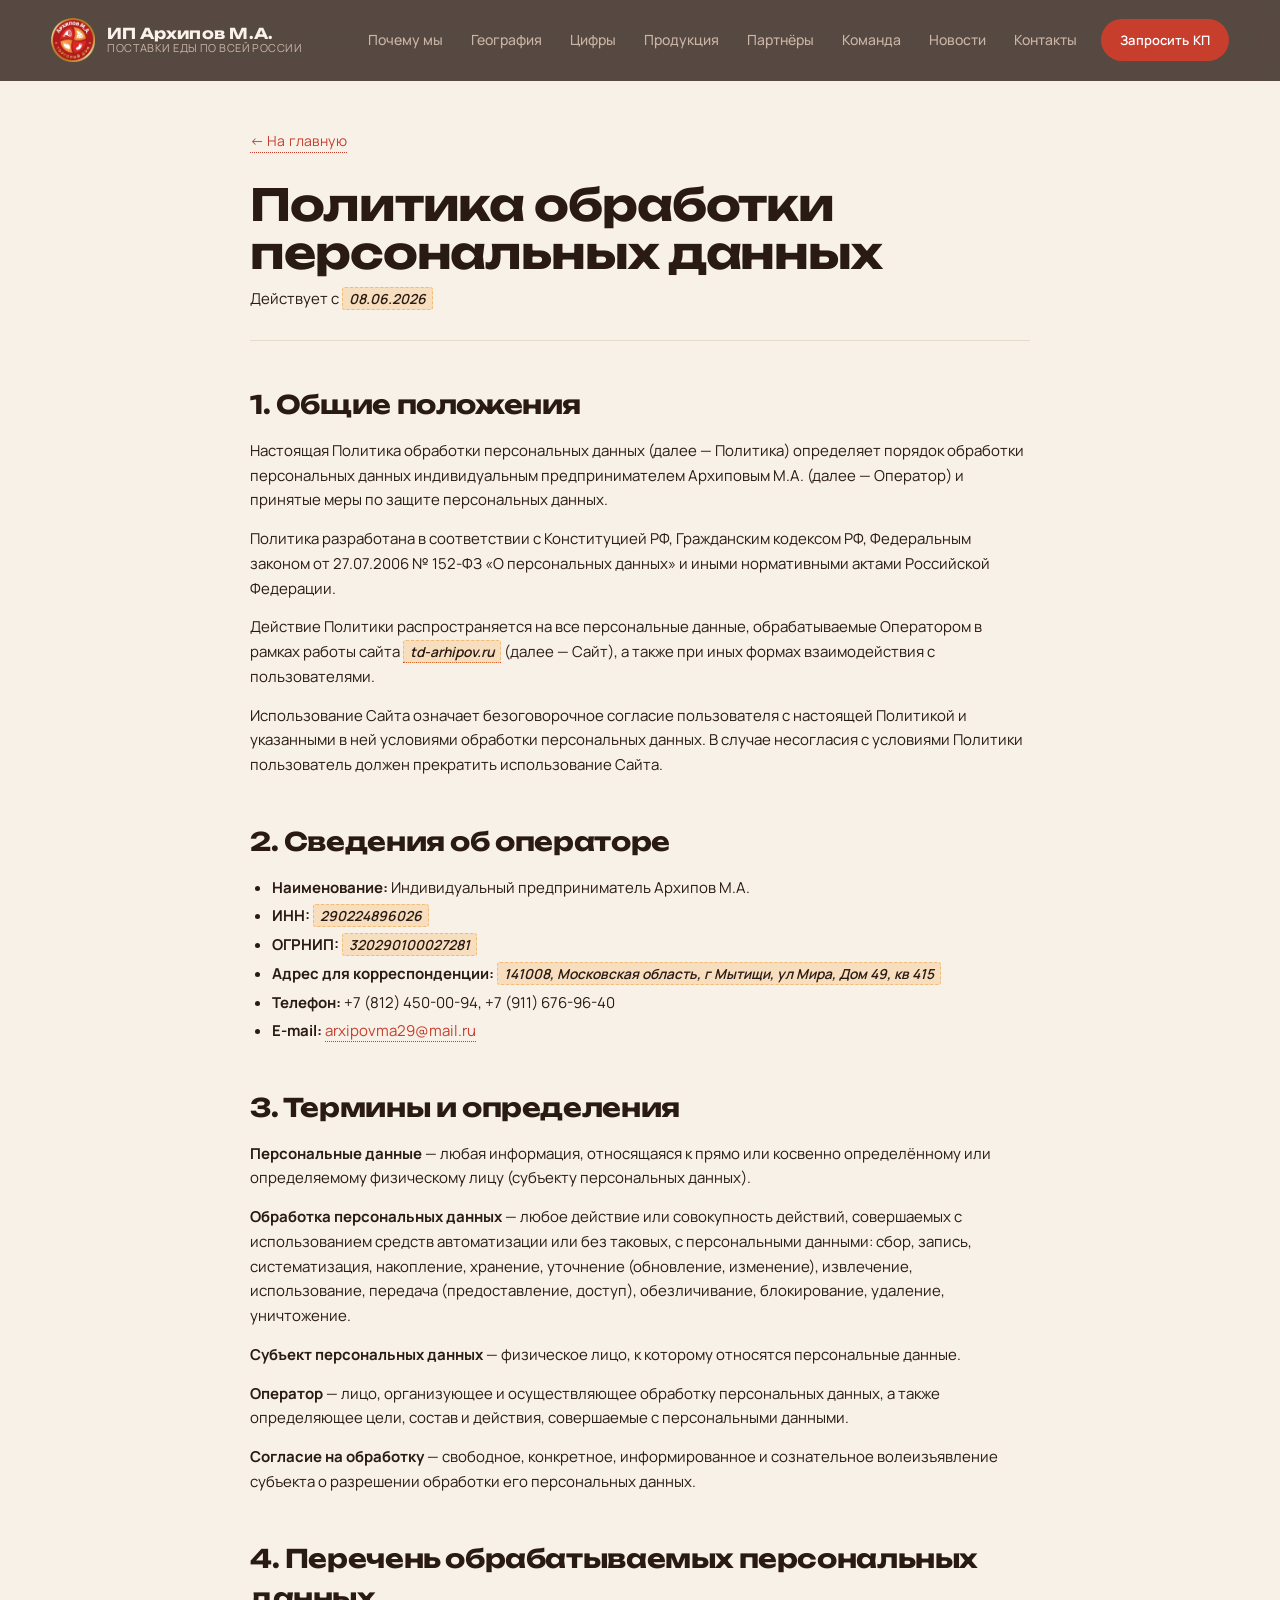
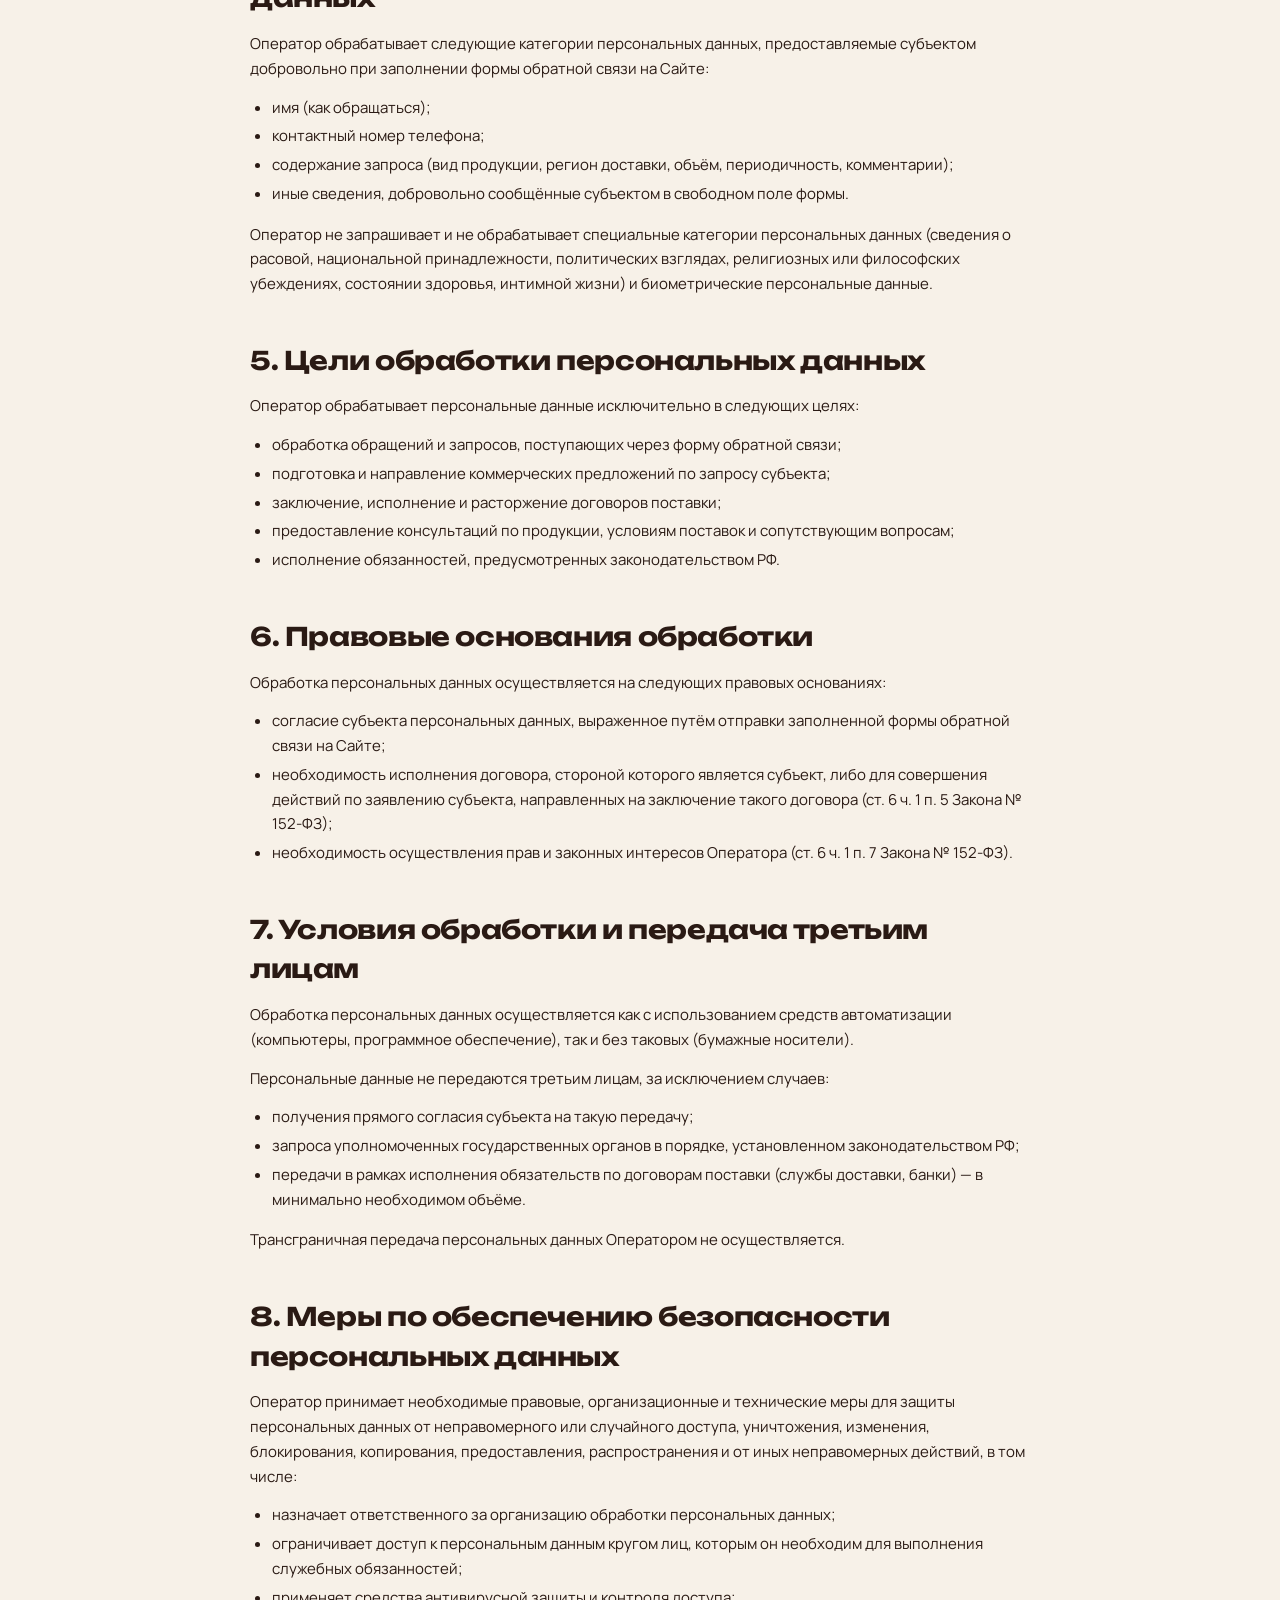
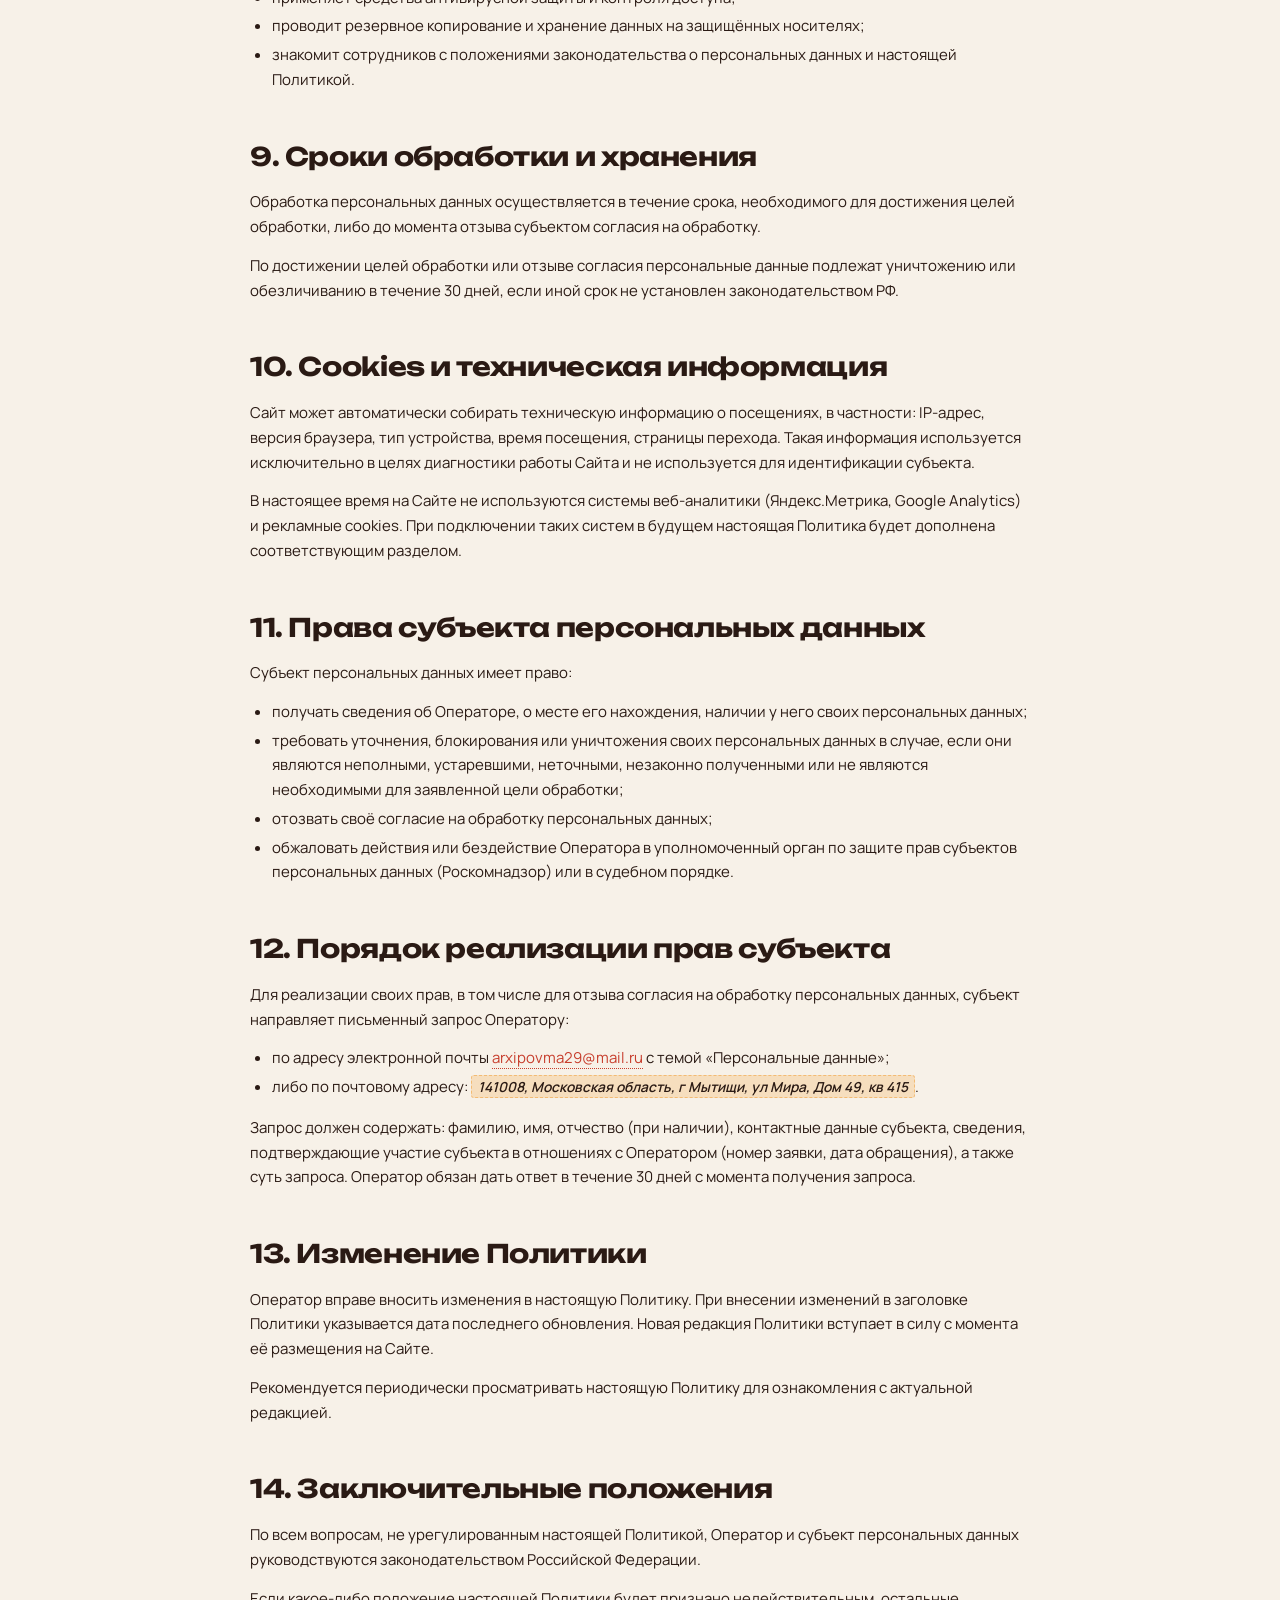
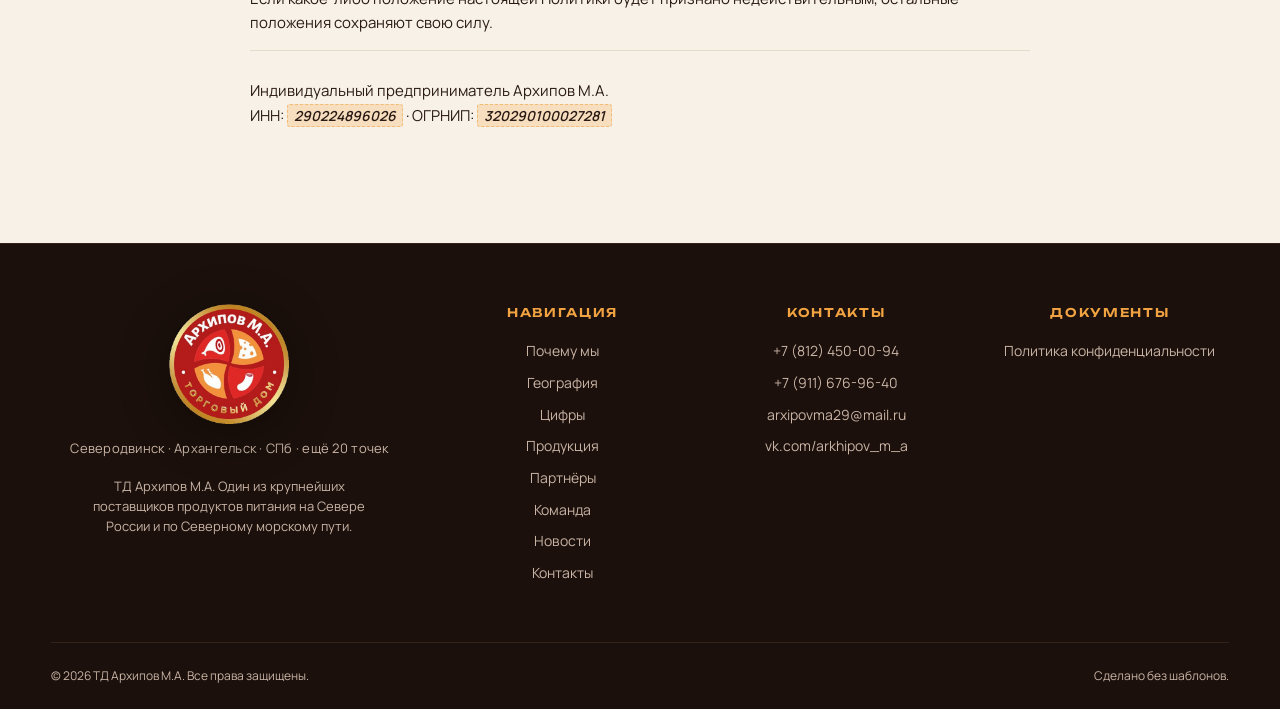
==== commit 57cbc96c: "cl" ====
--- a/privacy.html
+++ b/privacy.html
@@ -47,22 +47,22 @@
       <a href="index.html" class="legal__back">← На главную</a>
 
       <h1>Политика обработки персональных данных</h1>
-      <p class="legal__updated">Действует с <mark class="fill">[ДАТА ВСТУПЛЕНИЯ В СИЛУ]</mark></p>
+      <p class="legal__updated">Действует с <mark class="fill">08.06.2026</mark></p>
 
       <h2>1. Общие положения</h2>
       <p>Настоящая Политика обработки персональных данных (далее — Политика) определяет порядок обработки персональных данных индивидуальным предпринимателем Архиповым М.А. (далее — Оператор) и принятые меры по защите персональных данных.</p>
       <p>Политика разработана в соответствии с Конституцией РФ, Гражданским кодексом РФ, Федеральным законом от 27.07.2006 № 152-ФЗ «О персональных данных» и иными нормативными актами Российской Федерации.</p>
-      <p>Действие Политики распространяется на все персональные данные, обрабатываемые Оператором в рамках работы сайта <a href="https://example.com"><mark class="fill">[АДРЕС САЙТА]</mark></a> (далее — Сайт), а также при иных формах взаимодействия с пользователями.</p>
+      <p>Действие Политики распространяется на все персональные данные, обрабатываемые Оператором в рамках работы сайта <a href="https://example.com"><mark class="fill">td-arhipov.ru</mark></a> (далее — Сайт), а также при иных формах взаимодействия с пользователями.</p>
       <p>Использование Сайта означает безоговорочное согласие пользователя с настоящей Политикой и указанными в ней условиями обработки персональных данных. В случае несогласия с условиями Политики пользователь должен прекратить использование Сайта.</p>
 
       <h2>2. Сведения об операторе</h2>
       <ul>
         <li><strong>Наименование:</strong> Индивидуальный предприниматель Архипов М.А.</li>
-        <li><strong>ИНН:</strong> <mark class="fill">[ИНН ИП]</mark></li>
-        <li><strong>ОГРНИП:</strong> <mark class="fill">[ОГРНИП]</mark></li>
-        <li><strong>Адрес для корреспонденции:</strong> <mark class="fill">[ПОЛНЫЙ ПОЧТОВЫЙ АДРЕС С ИНДЕКСОМ]</mark></li>
+        <li><strong>ИНН:</strong> <mark class="fill">290224896026</mark></li>
+        <li><strong>ОГРНИП:</strong> <mark class="fill">320290100027281</mark></li>
+        <li><strong>Адрес для корреспонденции:</strong> <mark class="fill">141008, Московская область, г Мытищи, ул Мира, Дом 49, кв 415</mark></li>
         <li><strong>Телефон:</strong> +7 (812) 450-00-94, +7 (911) 676-96-40</li>
-        <li><strong>E-mail:</strong> <a href="mailto:info@tdarhipov.ru">info@tdarhipov.ru</a></li>
+        <li><strong>E-mail:</strong> <a href="mailto:info@tdarhipov.ru">arxipovma29@mail.ru</a></li>
       </ul>
 
       <h2>3. Термины и определения</h2>
@@ -140,8 +140,8 @@
       <h2>12. Порядок реализации прав субъекта</h2>
       <p>Для реализации своих прав, в том числе для отзыва согласия на обработку персональных данных, субъект направляет письменный запрос Оператору:</p>
       <ul>
-        <li>по адресу электронной почты <a href="mailto:info@tdarhipov.ru">info@tdarhipov.ru</a> с темой «Персональные данные»;</li>
-        <li>либо по почтовому адресу: <mark class="fill">[ПОЧТОВЫЙ АДРЕС ДЛЯ ЗАПРОСОВ]</mark>.</li>
+        <li>по адресу электронной почты <a href="mailto:arxipovma29@mail.ru">arxipovma29@mail.ru</a> с темой «Персональные данные»;</li>
+        <li>либо по почтовому адресу: <mark class="fill">141008, Московская область, г Мытищи, ул Мира, Дом 49, кв 415</mark>.</li>
       </ul>
       <p>Запрос должен содержать: фамилию, имя, отчество (при наличии), контактные данные субъекта, сведения, подтверждающие участие субъекта в отношениях с Оператором (номер заявки, дата обращения), а также суть запроса. Оператор обязан дать ответ в течение 30 дней с момента получения запроса.</p>
 
@@ -155,7 +155,7 @@
 
       <p class="legal__signature">
         Индивидуальный предприниматель Архипов М.А.<br/>
-        ИНН: <mark class="fill">[ИНН]</mark> · ОГРНИП: <mark class="fill">[ОГРНИП]</mark>
+        ИНН: <mark class="fill">290224896026</mark> · ОГРНИП: <mark class="fill">320290100027281</mark>
       </p>
     </div>
   </main>
@@ -193,7 +193,7 @@
         <div class="footer-col__body"><div>
         <a href="tel:+78124500094">+7 (812) 450-00-94</a>
         <a href="tel:+79116769640">+7 (911) 676-96-40</a>
-        <a href="mailto:info@tdarhipov.ru">info@tdarhipov.ru</a>
+        <a href="mailto:arxipovma29@mail.ru">arxipovma29@mail.ru</a>
         <a href="https://vk.com/arkhipov_m_a" target="_blank" rel="noopener">vk.com/arkhipov_m_a</a>
         </div></div>
       </div>
@@ -202,8 +202,7 @@
         <h4>Документы</h4>
         <div class="footer-col__body"><div>
         <a href="privacy.html">Политика конфиденциальности</a>
-        <a href="#">Реквизиты ИП</a>
-        <a href="#">Договор-оферта</a>
+
         </div></div>
       </div>
     </div>
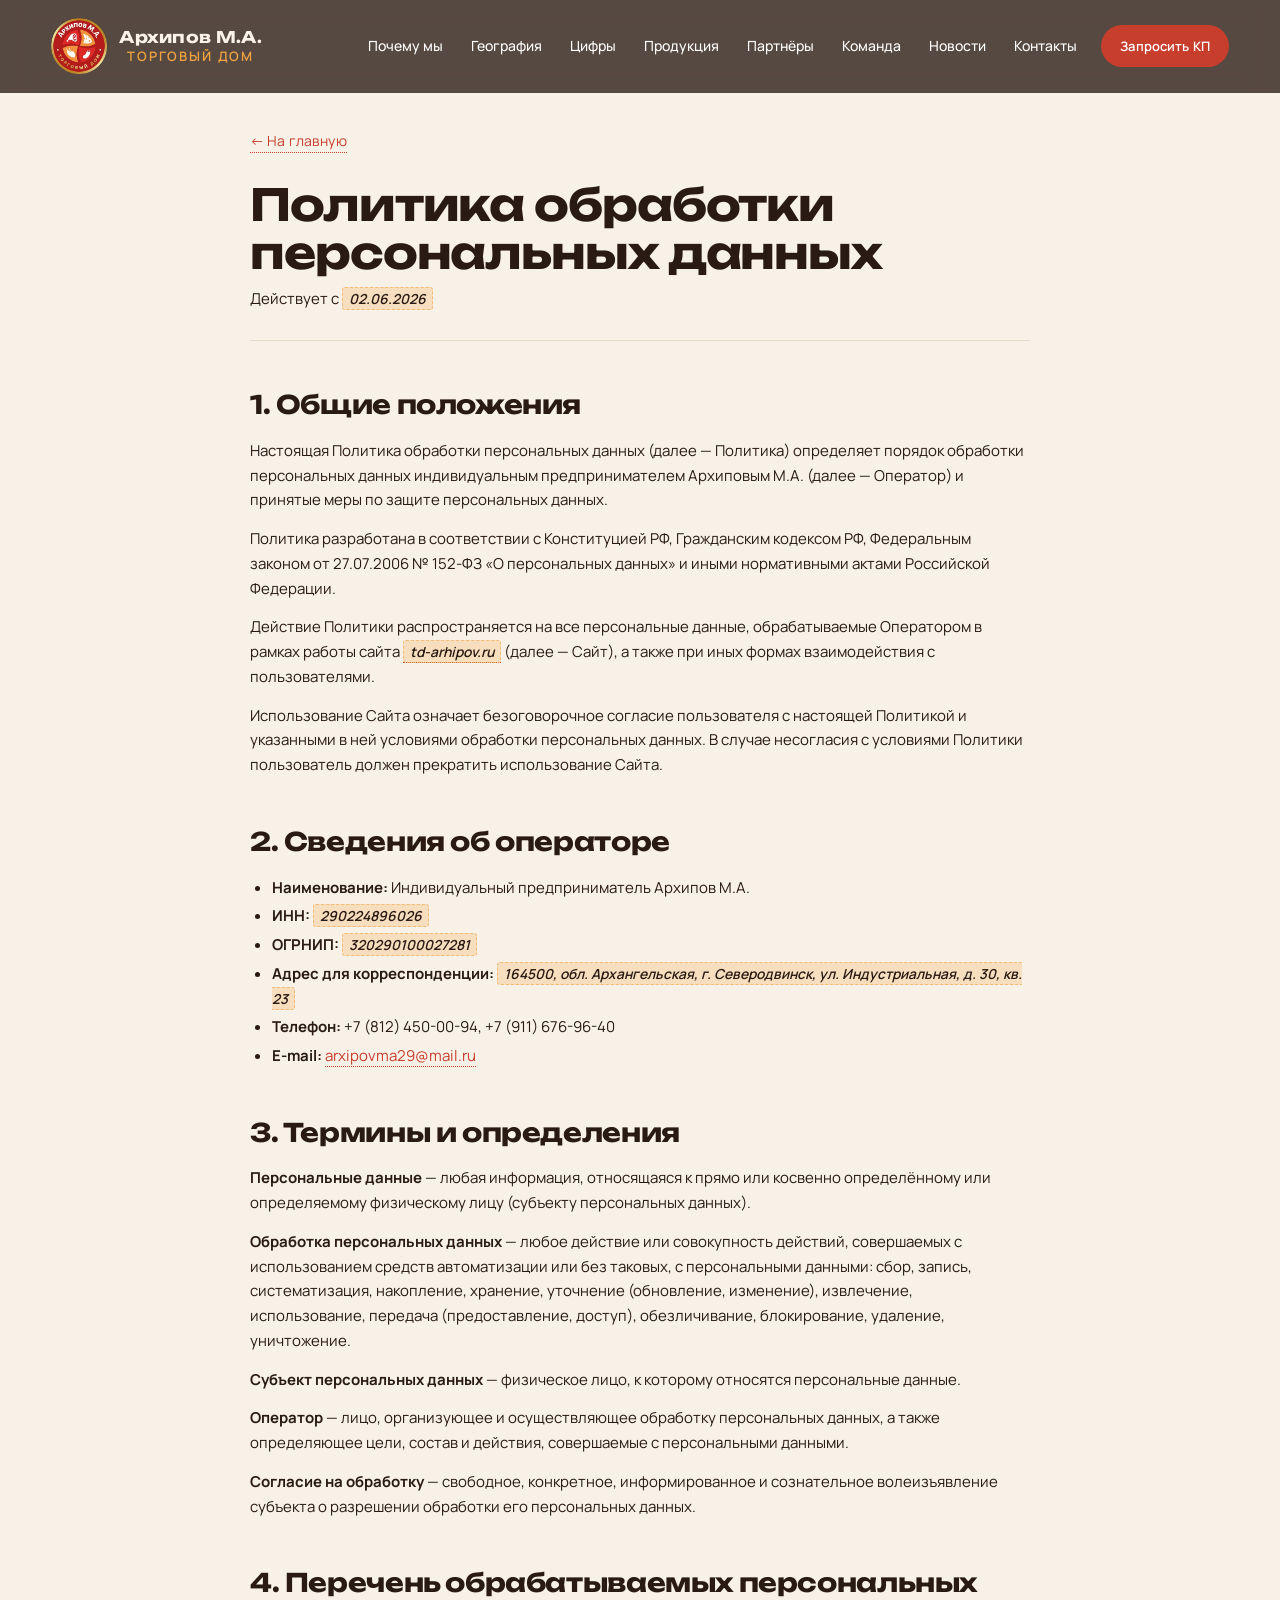
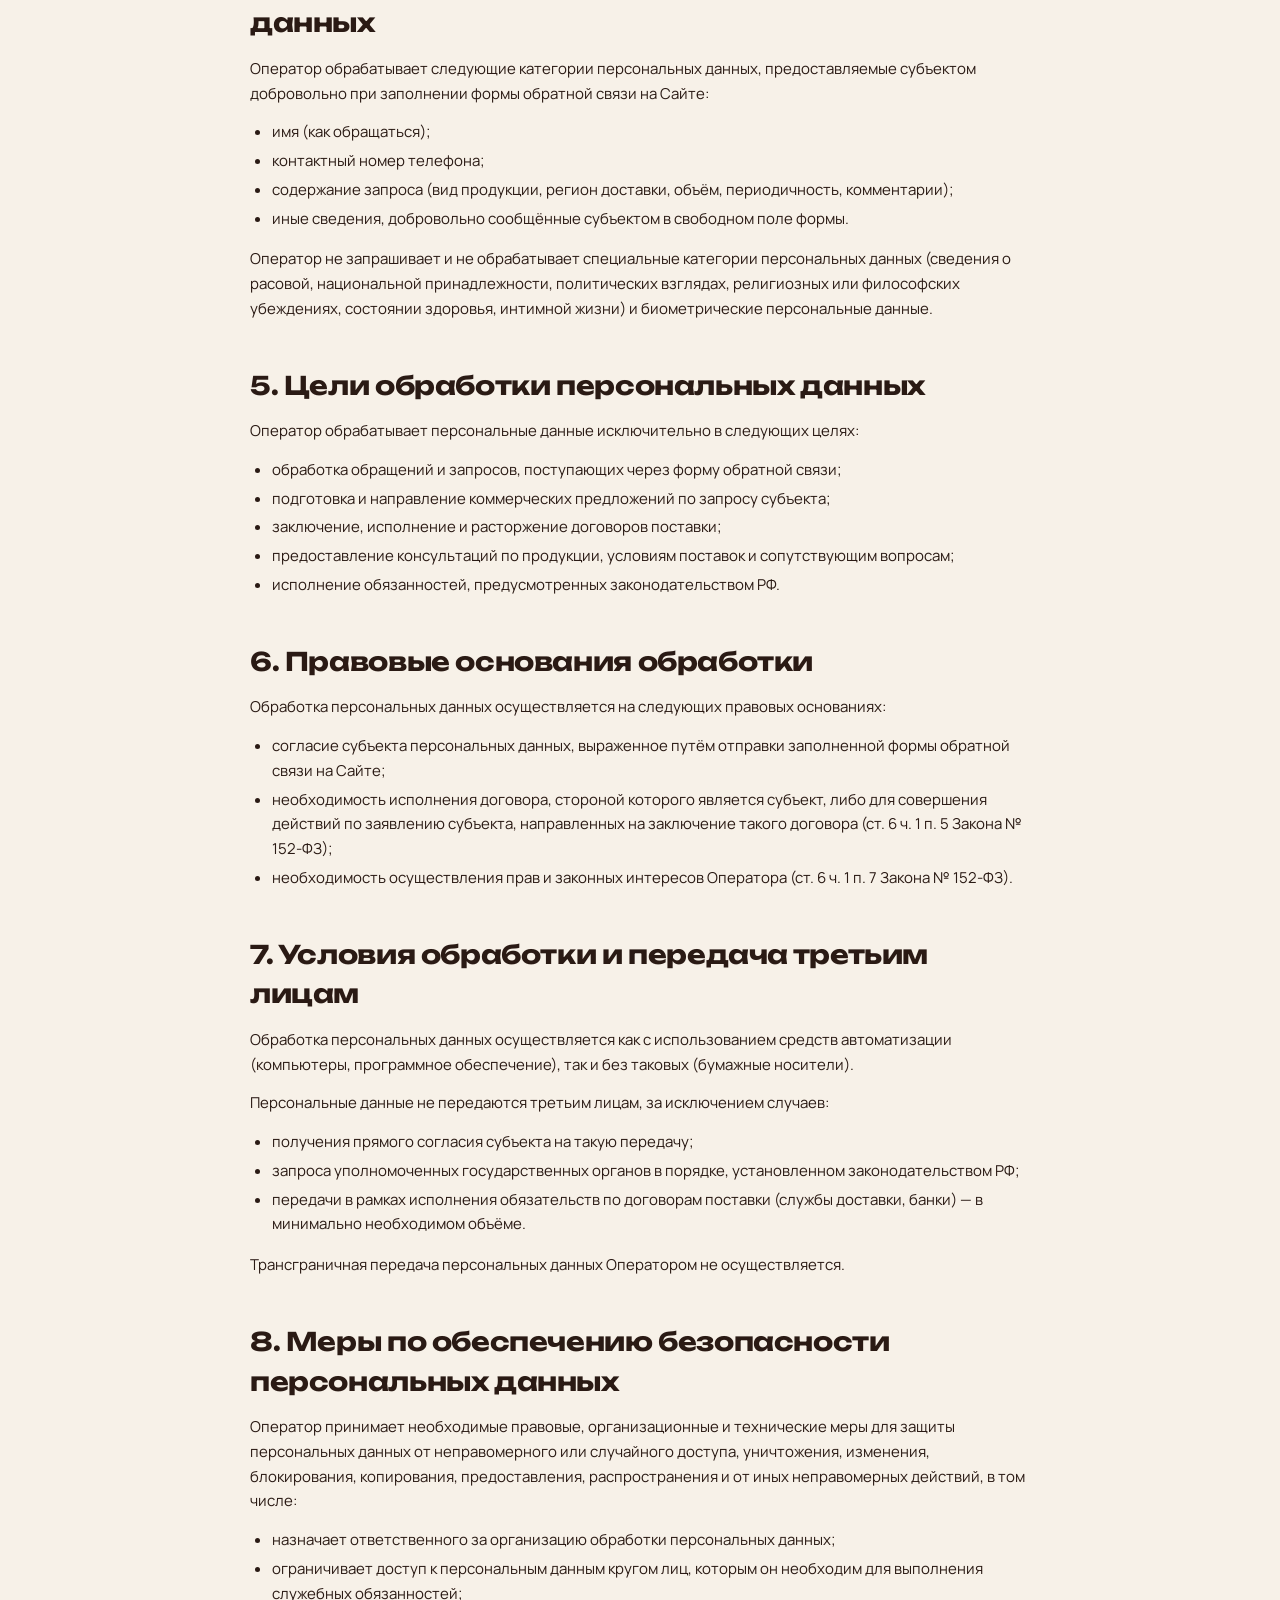
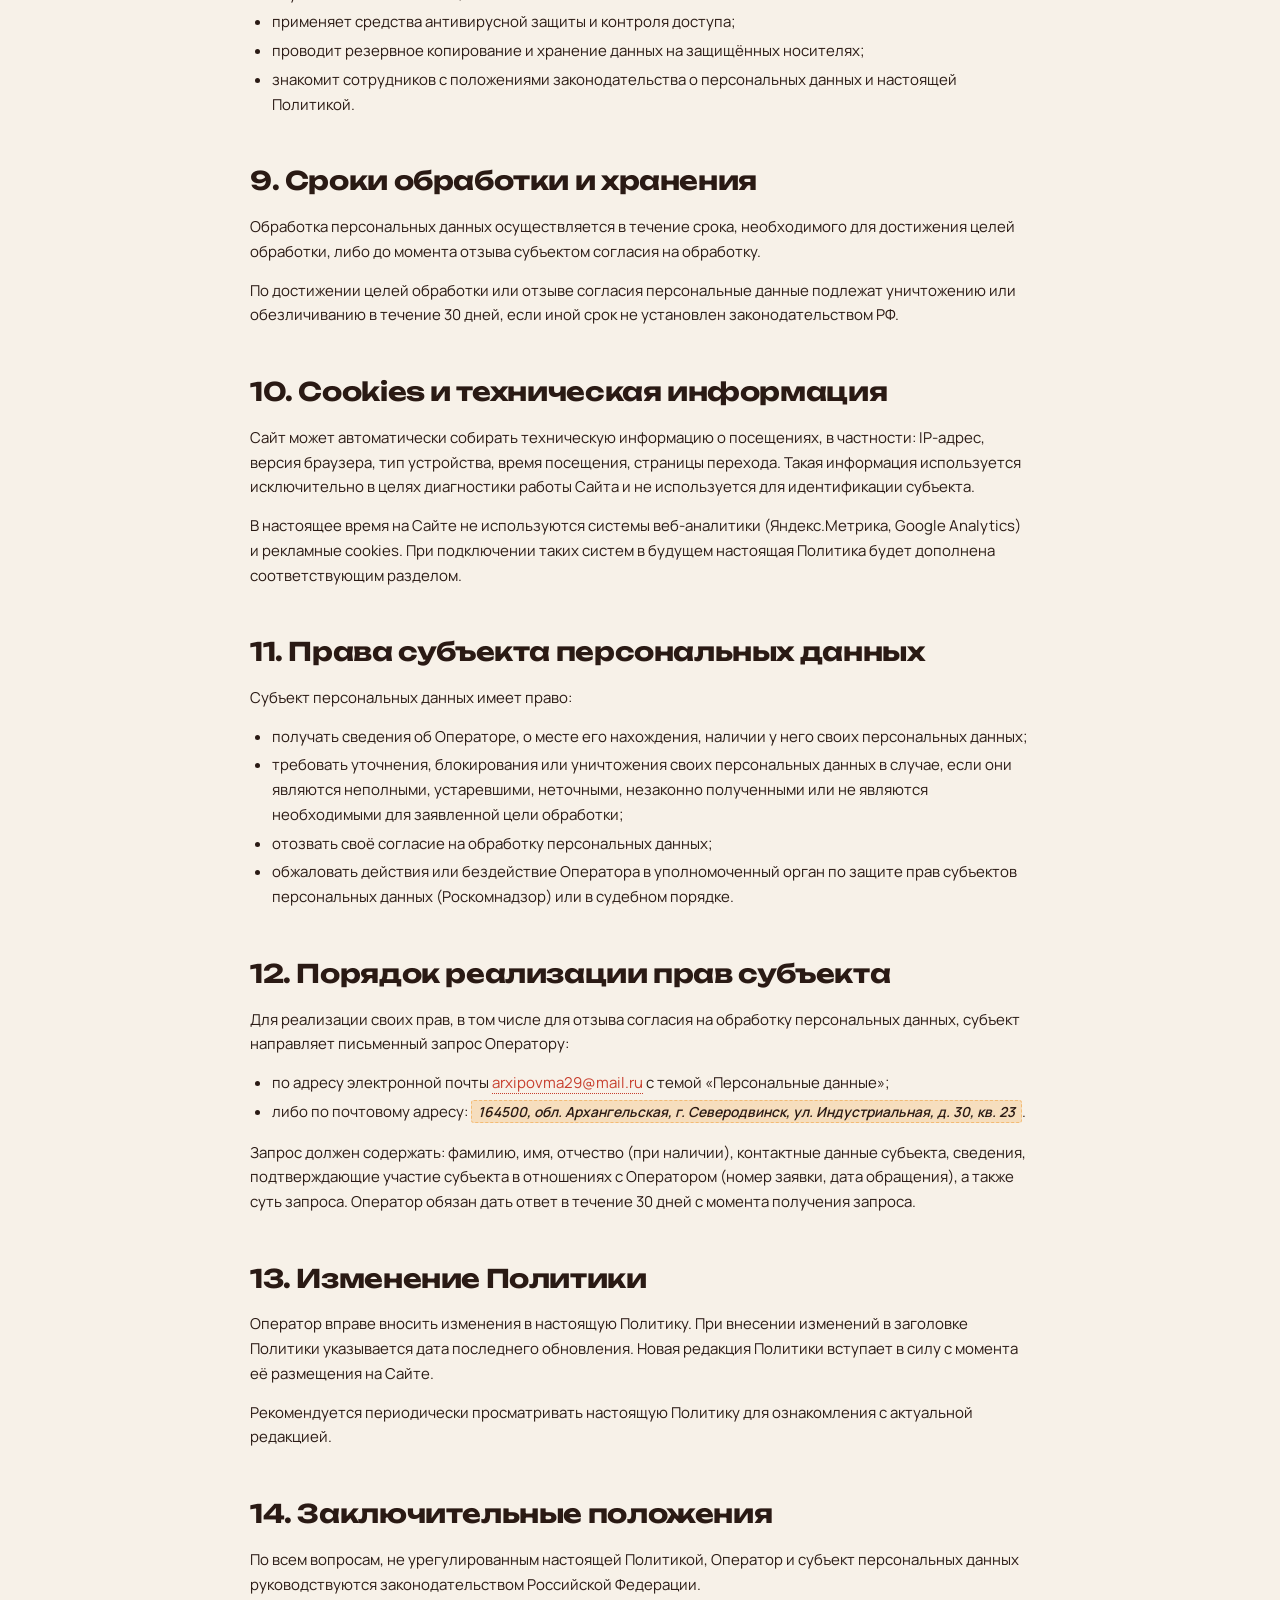
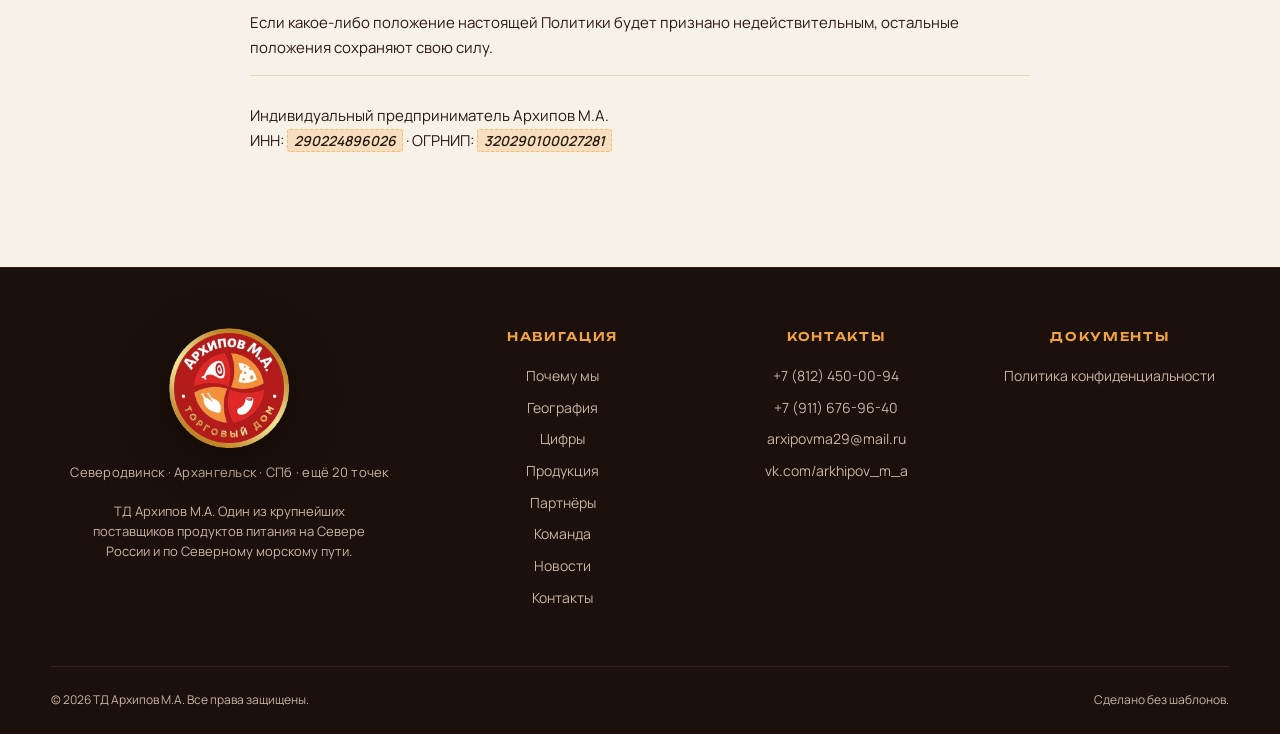
==== commit ec8f0c55: "cl" ====
--- a/privacy.html
+++ b/privacy.html
@@ -11,17 +11,20 @@
   <link rel="preconnect" href="https://fonts.gstatic.com" crossorigin />
   <link href="https://fonts.googleapis.com/css2?family=Manrope:wght@300;400;500;600;700;800&family=Unbounded:wght@500;700;800&display=swap" rel="stylesheet" />
 
+  <link rel="icon" type="image/x-icon" href="favicon.ico" />
+  <link rel="icon" type="image/png" sizes="32x32" href="favicon-32.png" />
+  <link rel="apple-touch-icon" sizes="180x180" href="apple-touch-icon.png" />
   <link rel="stylesheet" href="assets/css/style.css" />
 </head>
 <body>
 
   <!-- ===================== HEADER ===================== -->
   <header class="site-header" id="siteHeader">
-    <a href="index.html" class="logo" aria-label="ИП Архипов М.А. — Торговый дом">
+    <a href="index.html" class="logo" aria-label="Архипов М.А. — Торговый дом">
       <img class="logo__img" src="assets/img/logo/logo-round-new.png" alt="" aria-hidden="true" width="44" height="44" />
       <span>
-        <strong>ИП Архипов М.А.</strong>
-        <em>Поставки еды по всей России</em>
+        <strong>Архипов М.А.</strong>
+        <em>Торговый дом</em>
       </span>
     </a>
     <nav class="site-header__nav">
@@ -47,12 +50,12 @@
       <a href="index.html" class="legal__back">← На главную</a>
 
       <h1>Политика обработки персональных данных</h1>
-      <p class="legal__updated">Действует с <mark class="fill">08.06.2026</mark></p>
+      <p class="legal__updated">Действует с <mark class="fill">02.06.2026</mark></p>
 
       <h2>1. Общие положения</h2>
       <p>Настоящая Политика обработки персональных данных (далее — Политика) определяет порядок обработки персональных данных индивидуальным предпринимателем Архиповым М.А. (далее — Оператор) и принятые меры по защите персональных данных.</p>
       <p>Политика разработана в соответствии с Конституцией РФ, Гражданским кодексом РФ, Федеральным законом от 27.07.2006 № 152-ФЗ «О персональных данных» и иными нормативными актами Российской Федерации.</p>
-      <p>Действие Политики распространяется на все персональные данные, обрабатываемые Оператором в рамках работы сайта <a href="https://example.com"><mark class="fill">td-arhipov.ru</mark></a> (далее — Сайт), а также при иных формах взаимодействия с пользователями.</p>
+      <p>Действие Политики распространяется на все персональные данные, обрабатываемые Оператором в рамках работы сайта <a href="td-arhipov.ru"><mark class="fill">td-arhipov.ru</mark></a> (далее — Сайт), а также при иных формах взаимодействия с пользователями.</p>
       <p>Использование Сайта означает безоговорочное согласие пользователя с настоящей Политикой и указанными в ней условиями обработки персональных данных. В случае несогласия с условиями Политики пользователь должен прекратить использование Сайта.</p>
 
       <h2>2. Сведения об операторе</h2>
@@ -60,9 +63,9 @@
         <li><strong>Наименование:</strong> Индивидуальный предприниматель Архипов М.А.</li>
         <li><strong>ИНН:</strong> <mark class="fill">290224896026</mark></li>
         <li><strong>ОГРНИП:</strong> <mark class="fill">320290100027281</mark></li>
-        <li><strong>Адрес для корреспонденции:</strong> <mark class="fill">141008, Московская область, г Мытищи, ул Мира, Дом 49, кв 415</mark></li>
+        <li><strong>Адрес для корреспонденции:</strong> <mark class="fill">164500, обл. Архангельская, г. Северодвинск, ул. Индустриальная, д. 30, кв. 23</mark></li>
         <li><strong>Телефон:</strong> +7 (812) 450-00-94, +7 (911) 676-96-40</li>
-        <li><strong>E-mail:</strong> <a href="mailto:info@tdarhipov.ru">arxipovma29@mail.ru</a></li>
+        <li><strong>E-mail:</strong> <a href="mailto:arxipovma29@mail.ru">arxipovma29@mail.ru</a></li>
       </ul>
 
       <h2>3. Термины и определения</h2>
@@ -141,7 +144,7 @@
       <p>Для реализации своих прав, в том числе для отзыва согласия на обработку персональных данных, субъект направляет письменный запрос Оператору:</p>
       <ul>
         <li>по адресу электронной почты <a href="mailto:arxipovma29@mail.ru">arxipovma29@mail.ru</a> с темой «Персональные данные»;</li>
-        <li>либо по почтовому адресу: <mark class="fill">141008, Московская область, г Мытищи, ул Мира, Дом 49, кв 415</mark>.</li>
+        <li>либо по почтовому адресу: <mark class="fill">164500, обл. Архангельская, г. Северодвинск, ул. Индустриальная, д. 30, кв. 23</mark>.</li>
       </ul>
       <p>Запрос должен содержать: фамилию, имя, отчество (при наличии), контактные данные субъекта, сведения, подтверждающие участие субъекта в отношениях с Оператором (номер заявки, дата обращения), а также суть запроса. Оператор обязан дать ответ в течение 30 дней с момента получения запроса.</p>
 
@@ -202,7 +205,6 @@
         <h4>Документы</h4>
         <div class="footer-col__body"><div>
         <a href="privacy.html">Политика конфиденциальности</a>
-
         </div></div>
       </div>
     </div>
--- a/assets/css/style.css
+++ b/assets/css/style.css
@@ -319,28 +319,40 @@
   flex-shrink: 0;
 }
 .logo__img {
-  width: 44px; height: 44px;
+  width: 56px; height: 56px;
   flex-shrink: 0;
   object-fit: contain;
   display: block;
 }
+/* Горизонтальный логотип-баннер в шапке — заменяет круглый+текст */
+.logo__img-h {
+  width: auto;
+  height: clamp(40px, 4vw, 52px);
+  display: block;
+  flex-shrink: 0;
+  object-fit: contain;
+}
 .logo span {
   display: flex;
   flex-direction: column;
-  line-height: 1.1;
+  align-items: center;
+  line-height: 1.15;
+  text-align: center;
 }
 .logo strong {
   font-family: var(--font-display);
   font-weight: 700;
-  font-size: 15px;
+  font-size: 16px;
   letter-spacing: .02em;
 }
 .logo em {
   font-style: normal;
-  font-size: 11px;
-  color: var(--muted-on-dark);
-  letter-spacing: .04em;
+  font-size: 13px;
+  color: var(--accent);
+  letter-spacing: .14em;
   text-transform: uppercase;
+  font-weight: 600;
+  margin-top: 2px;
 }
 
 .site-header__nav {
@@ -352,11 +364,11 @@
 .site-header__nav a {
   font-size: 14px;
   font-weight: 500;
-  color: var(--muted-on-dark);
+  color: #FFFFFF;
   position: relative;
   padding: 8px 0;
 }
-.site-header__nav a:hover { color: #fff; }
+.site-header__nav a:hover { color: var(--accent); }
 .site-header__nav a::after {
   content: '';
   position: absolute;
@@ -504,12 +516,21 @@
 .hero__lede {
   max-width: 56ch;
   font-size: clamp(15px, 1.4vw, 19px);
-  color: rgba(255,255,255,.95);
+  color: #FFFFFF;
+  font-weight: 500;
   margin: 0 0 40px;
-  line-height: 1.5;
+  line-height: 1.55;
+  /* тёмная полупрозрачная подложка с блюром — текст читается на любом фоне */
+  background: rgba(8, 5, 3, 0.55);
+  padding: 14px 20px;
+  border-radius: 12px;
+  backdrop-filter: blur(8px);
+  -webkit-backdrop-filter: blur(8px);
+  border: 1px solid rgba(255,255,255,.08);
+  display: inline-block;
   text-shadow:
-    0 1px 2px rgba(0,0,0,.85),
-    0 2px 14px rgba(0,0,0,.75);
+    0 1px 2px rgba(0,0,0,.6),
+    0 2px 12px rgba(0,0,0,.5);
 }
 
 .hero__cta-row {
@@ -2022,6 +2043,64 @@
   line-height: 1.4;
 }
 .field--actions small a { color: var(--muted-strong); border-bottom: 1px dashed var(--muted); }
+
+/* Чекбокс согласия — обязательная галочка под формой */
+.field--checkbox {
+  flex-direction: row !important;
+  align-items: flex-start;
+  gap: 12px;
+  cursor: pointer;
+  padding: 4px 0;
+}
+.field--checkbox input[type="checkbox"] {
+  appearance: none;
+  -webkit-appearance: none;
+  width: 20px;
+  height: 20px;
+  margin: 2px 0 0;
+  flex-shrink: 0;
+  border: 1.5px solid rgba(255,255,255,.35);
+  border-radius: 5px;
+  background: rgba(255,255,255,.06);
+  cursor: pointer;
+  position: relative;
+  transition: all .2s;
+}
+.field--checkbox input[type="checkbox"]:hover {
+  border-color: var(--accent-red);
+}
+.field--checkbox input[type="checkbox"]:checked {
+  background: var(--accent-red);
+  border-color: var(--accent-red);
+}
+.field--checkbox input[type="checkbox"]:checked::after {
+  content: '';
+  position: absolute;
+  left: 50%;
+  top: 45%;
+  width: 5px;
+  height: 10px;
+  border: solid #fff;
+  border-width: 0 2px 2px 0;
+  transform: translate(-50%, -50%) rotate(45deg);
+}
+.field--checkbox input[type="checkbox"]:focus-visible {
+  outline: 2px solid var(--accent);
+  outline-offset: 2px;
+}
+.field--checkbox > span {
+  color: var(--muted-on-dark);
+  font-size: 13px;
+  line-height: 1.5;
+  letter-spacing: 0;
+  text-transform: none;
+}
+.field--checkbox a {
+  color: var(--paper-on-dark);
+  border-bottom: 1px dashed var(--muted);
+  transition: color .2s;
+}
+.field--checkbox a:hover { color: var(--accent); }
 .field > span {
   color: var(--muted-on-dark);
   font-size: 12px;
@@ -2053,6 +2132,11 @@
   padding: 14px 18px;
   margin: 0;
   font-size: 14px;
+}
+.contact__success--error {
+  background: rgba(228,98,94,.12);
+  color: #FFA59E;
+  border-color: rgba(228,98,94,.45);
 }
 
 /* ============================================================
@@ -3112,9 +3196,11 @@
    делаем заметнее на ярком фоне.
    ============================================================ */
 @media (max-width: 768px) {
-  /* фото смещаем к правой части — там большой логотип АРХИПОВ М.А. на контейнере */
+  /* На мобилке грузим узкий кроп — он уже отцентрирован на фуре с большим логотипом.
+     Файл ~160 КБ вместо 2.2 МБ — загружается в 14 раз быстрее. */
   .hero__grid {
-    background-position: 78% center;
+    background-image: url("../img/hero/trucks-mobile.jpg");
+    background-position: center;
   }
   /* текст на мобилке идёт во всю ширину — тёмная зона должна быть равномерной по всему герою */
   .hero::before {
@@ -3136,6 +3222,28 @@
   .hero .btn--ghost:hover {
     background: rgba(15,10,8,.75);
     border-color: rgba(255,255,255,.60);
+  }
+
+  /* Мобильные кропы фоновых фото для секций — узкие 9:14,
+     центрированы на главных объектах. ~180 КБ вместо 600-700 КБ. */
+  .why {
+    background:
+      linear-gradient(180deg,
+        rgba(8,5,3,.70) 0%,
+        rgba(8,5,3,.40) 22%,
+        rgba(8,5,3,.30) 50%,
+        rgba(8,5,3,.45) 80%,
+        rgba(8,5,3,.65) 100%),
+      url("../img/sections/why-mobile.jpg") center / cover no-repeat;
+  }
+  .numbers {
+    background:
+      linear-gradient(180deg,
+        rgba(8,5,3,.55) 0%,
+        rgba(8,5,3,.32) 28%,
+        rgba(8,5,3,.32) 72%,
+        rgba(8,5,3,.55) 100%),
+      url("../img/sections/numbers-mobile.jpg") center / cover no-repeat;
   }
 }
 
